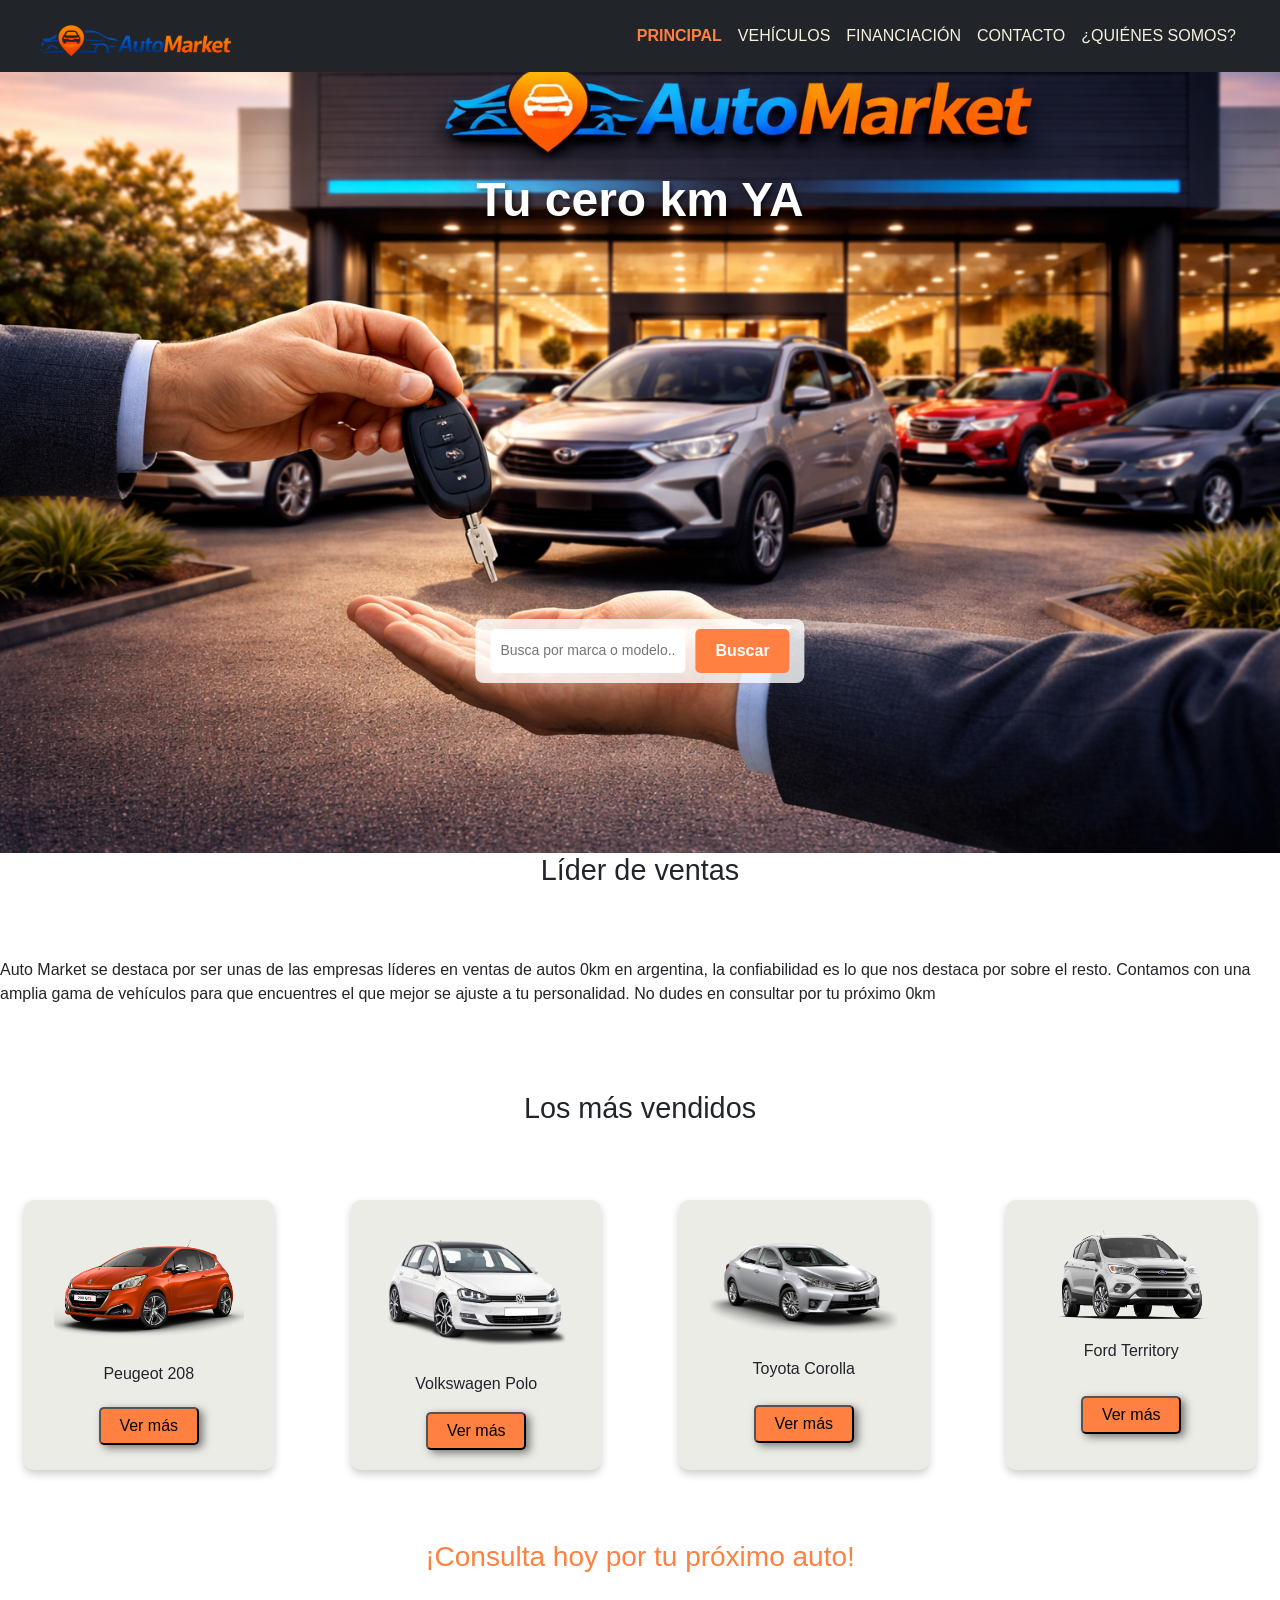
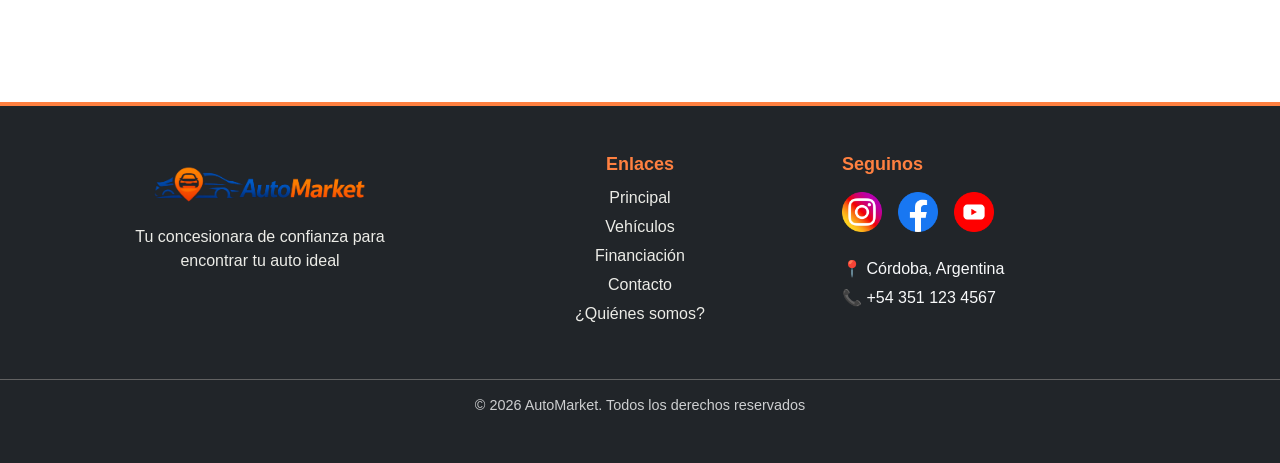
==== index.html @ f3fc3f1d "primer commit (con SASS)" ====
<!DOCTYPE html>
<html lang="en">
<head>
    <meta charset="UTF-8">
    <meta name="viewport" content="width=device-width, initial-scale=1.0">
    <title>Auto Market</title>
    <link href="https://cdn.jsdelivr.net/npm/bootstrap@5.3.8/dist/css/bootstrap.min.css" rel="stylesheet" integrity="sha384-sRIl4kxILFvY47J16cr9ZwB07vP4J8+LH7qKQnuqkuIAvNWLzeN8tE5YBujZqJLB" crossorigin="anonymous">
    <!--link sass-->
    <link rel="stylesheet" href="./css/sass.css">
</head>

<body>
    <section>
       <header>
            <nav class="navbar navbar-expand-lg navbar-dark bg-dark py-1 px-4">
                <div class="container-fluid">

                    <a class="navbar-brand" href="#" >
                        <img src="./img/logo-de-la-empresa.png" alt="logo-de-la-empresa" width="200" class="img-fluid d-inline-block align-text-top">
                    </a>

                    <!-- botón hamburguesa-->
                    <button class="navbar-toggler" type="button"    data-bs-toggle="collapse" data-bs-target="#menuHeader">
                        <span class="navbar-toggler-icon"></span>
                    </button>

                    <!--Menú-->
                    <div class="collapse navbar-collapse" id="menuHeader">
                        <ul class="navbar-nav ms-auto">
                            <li class="nav-item"><a class="nav-link active" aria-current="page" href="#">Principal</a></li>
                            <li class="nav-item"><a class="nav-link" href="./page/vehiculos.html">Vehículos</a></li>
                            <li class="nav-item"><a class="nav-link" href="./page/financiacion.html">Financiación</a></li>
                            <li class="nav-item"><a class="nav-link" href="./page/contacto.html">Contacto</a></li>
                            <li class="nav-item"><a class="nav-link" href="./page/quienes-somos.html">¿Quiénes somos?</a></li>
                        </ul>
                    </div>
                </div>
            </nav>
        </header>
    </section>

    <section>
        <main>
            <section class="banner"> 
                <div class="banner-contenedor"> 
                    <img src="./img/imagen-banner-principal-2.png" alt="">
                    <h1 class="titulo-banner">Tu cero km YA</h1>
                    <form>
                    <input type="text" placeholder="Busca por marca o modelo...">
                    <button>Buscar</button>
                    </form>
                </div>
            </section>

            <section> 
                <!-- breve descripción de la empresa -->
                <h2>Líder de ventas</h2>
                <P> Auto Market se destaca por ser unas de las empresas líderes en ventas de autos 0km en argentina,
                la confiabilidad es lo que nos destaca por sobre el resto. Contamos con una amplia gama de vehículos
                para que encuentres el que mejor se ajuste a tu personalidad. 
                No dudes en consultar por tu próximo 0km
                </P>
            </section>

            <section class="top-vendidos">
                <h2> Los más vendidos </h2>
                <ul class="lista-vendidos">
                    <li>
                        <img src="./img/vehiculos/peugeot-208.png" alt="vehículo peugeot 208">
                        <p>Peugeot 208</p>
                        <button>Ver más</button>
                    </li>

                    <li>
                        <img src="./img/vehiculos/Volskwagen-polo.png" alt="vehículo volkswagen polo">
                        <p>Volkswagen Polo</p>
                        <button>Ver más</button>
                    </li>

                    <li>
                        <img src="./img/vehiculos/toyota-corolla.png" alt="vehículo toyota corolla">
                        <p>Toyota Corolla</p>
                        <button>Ver más</button>
                    </li>

                    <li>
                        <img src="./img/vehiculos/ford-territory.png" alt="vehículo ford territory">
                        <p>Ford Territory</p>
                        <button>Ver más</button>
                    </li>
                </ul>
            </section>
            <div class="consulta-h2"> 
                <h2>¡Consulta hoy por tu próximo auto!</h2>
            </div>
        </main>
    </section>
 
    <footer class="footer bg-dark text-light pt-5 pb-3 mt-5">
        <div class="container mb-4 " > 
            <div class="row justify-content-evenly"> 

                <!-- LOGO + INFO-->
                <div class="col-md-4 mb-4 text-center footer-logo">
                    <img src="./img/logo-de-la-empresa.png" alt="logo de la empresa" class="img-fluid mb-3">
                    <p>Tu concesionara de confianza para encontrar tu auto ideal</p>
                </div>

                <!-- ENCLACES-->
                <div class="col-md-4 mb-4 text-center footer-links">
                    <h3>Enlaces</h3>
                    <ul> 
                        <li><a href="#">Principal</a></li>
                        <li><a href="./page/vehiculos.html">Vehículos</a></li>
                        <li><a href="./page/financiacion.html">Financiación</a></li>
                        <li><a href="./page/contacto.html">Contacto</a></li>
                        <li><a href="./page/quienes-somos.html">¿Quiénes somos?</a></li>
                    </ul>
                </div>

                <!-- CONTACTO-->
                <div class="col-md-4 mb-4 text-center text-md-start footer-contacto"> 
                    <h3>Seguinos</h3>

                    <div class="d-flex justify-content-center justify-content-md-start gap-3 mt-3">
                        <img class="iconos-redes-sociales" src="./img/logotipo-de-instagram.png" alt="icono y enlace de Instagram">
                        <img class="iconos-redes-sociales" src="./img/logotipo-de-facebook.png" alt="icono y enlace de Facebook">
                        <img class="iconos-redes-sociales" src="./img/logo-de-youtube.png" alt=" icono y enlace de Youtube">
                    </div>
                    <p>📍 Córdoba, Argentina</p>
                    <p>📞 +54 351 123 4567</p>
                </div>   
            </div>
        </div>

        <div class="footer-copy">
            <p>© 2026 AutoMarket. Todos los derechos reservados</p>
        </div>
    </footer>

    <!--Javascript de Bootstrap-->
    <script src="https://cdn.jsdelivr.net/npm/bootstrap@5.3.8/dist/js/bootstrap.bundle.min.js" integrity="sha384-FKyoEForCGlyvwx9Hj09JcYn3nv7wiPVlz7YYwJrWVcXK/BmnVDxM+D2scQbITxI" crossorigin="anonymous"></script>
</body>
</html>
---- css/sass.css ----
body {
  font-family: Arial, Helvetica, sans-serif;
  font-size: 1rem;
}

* {
  margin: 0;
  padding: 0;
}

header {
  position: fixed;
  top: 0;
  left: 0;
  width: 100%;
  z-index: 1000;
}

.navbar .nav-link {
  color: #F5F1DC;
  transition: color 0.3s ease;
}
.navbar .nav-link:hover {
  color: #FF8040;
}
.navbar .nav-link.active {
  color: #FF8040;
  font-weight: bold;
}

.nav-item .nav-link {
  text-transform: uppercase;
  font-size: 1rem;
}

footer.footer.bg-dark {
  background-color: #020411;
}
footer.footer.text-light {
  color: #ecece7;
}
footer.footer {
  border-top: #FF8040 solid 4px;
  padding-top: 40px;
  padding-bottom: 20px;
}
footer.footer .footer-links h3,
footer.footer .footer-contacto h3 {
  font-size: 18px;
  color: #FF8040;
  margin-bottom: 10px;
  font-weight: bold;
}
footer.footer .footer-logo {
  text-align: center;
}
footer.footer .footer-logo img {
  max-width: 220px;
  margin-bottom: 15px;
}
footer.footer .footer-logo p {
  max-width: 300px;
  font-size: 1rem;
  color: #ecece7;
  margin-left: auto;
  margin-right: auto;
}
footer.footer .footer-links {
  text-align: center;
}
footer.footer .footer-links ul {
  list-style: none;
  padding: 0;
  margin: 0 auto;
}
footer.footer .footer-links li {
  list-style: none;
  margin-bottom: 5px;
}
footer.footer .footer-links a {
  color: #ecece7;
  text-decoration: none;
  transition: color 0.3s ease;
}
footer.footer .footer-links a:hover {
  color: #FF8040;
}
footer.footer .footer-contacto {
  text-align: center;
}
@media (min-width: 768px) {
  footer.footer .footer-contacto {
    text-align: start;
  }
}
footer.footer .footer-contacto .iconos-redes-sociales {
  width: 40px;
  height: 40px;
  cursor: pointer;
  transition: transform 0.3s ease, box-shadow 0.3s ease;
  margin-bottom: 20px;
}
footer.footer .footer-contacto .iconos-redes-sociales:hover {
  transform: scale(1.1);
}
footer.footer .footer-contacto p {
  margin: 5px 0;
}
footer.footer .footer-copy {
  text-align: center;
  border-top: #727271 solid 0.3px;
  padding: 15px;
  font-size: 0.9rem;
  opacity: 0.8;
  margin-top: 20px;
}
footer.footer .col-md-4 {
  margin-bottom: 30px;
}

.banner {
  width: 100%;
}

.banner-contenedor {
  position: relative;
  text-align: center;
}
.banner-contenedor img {
  width: 100%;
  height: auto;
  display: block;
}
.banner-contenedor .titulo-banner {
  position: absolute;
  top: 20%;
  left: 50%;
  transform: translateX(-50%);
  color: white;
  font-size: 48px;
  font-weight: bold;
  text-shadow: 2px 2px 5px rgba(0, 0, 0, 0.6);
}
.banner-contenedor form {
  position: absolute;
  bottom: 20%;
  left: 50%;
  transform: translateX(-50%);
  display: flex;
  gap: 10px;
  background-color: rgba(255, 255, 255, 0.8);
  padding: 10px 15px;
  border-radius: 8px;
}
.banner-contenedor form input {
  padding: 10px;
  border: none;
  border-radius: 5px;
  font-size: 14px;
}
.banner-contenedor form button {
  background-color: #FF8040;
  color: white;
  padding: 10px 20px;
  border: none;
  border-radius: 5px;
  cursor: pointer;
  font-weight: bold;
  transition: background-color 0.3s ease;
}
.banner-contenedor form button:hover {
  background-color: rgb(255, 94.0890052356, 13);
}

.descripcion {
  text-align: center;
  padding: 20px;
}
.descripcion h2 {
  margin-top: 40px;
}
.descripcion p {
  max-width: 800px;
  margin: auto;
  line-height: 1.6;
}

.top-vendidos h2 {
  padding: 5px;
  margin-top: 80px;
  text-align: center;
}

.lista-vendidos {
  display: flex;
  justify-content: space-around;
  gap: 30px;
  flex-wrap: wrap;
  list-style: none;
  padding: 0;
  margin: 0;
}
.lista-vendidos img {
  padding: 10px;
  background-color: #ecece7;
  max-width: 100%;
  height: auto;
  border-radius: 10px;
  margin-bottom: 10px;
}
.lista-vendidos li {
  background-color: #ecece7;
  padding: 20px;
  border-radius: 10px;
  box-shadow: 0 4px 8px rgba(0, 0, 0, 0.2);
  width: 250px;
  text-align: center;
  display: flex;
  flex-direction: column;
  justify-content: space-between;
}
.lista-vendidos li button {
  padding: 5px;
  background-color: #FF8040;
  border-radius: 5px;
  filter: drop-shadow(4px 3px 4px rgba(43, 42, 42, 0.6));
  width: 100px;
  margin: auto;
  cursor: pointer;
}

.consulta-h2 {
  text-align: center;
  margin: 40px 0;
}
.consulta-h2 h2 {
  font-size: 28px;
  color: #FF8040;
}

main h1 {
  text-align: center;
  font-size: 2.2rem;
  margin-bottom: 60px;
}
main h2 {
  text-align: center;
  font-size: 1.8rem;
  margin-bottom: 70px;
}
main p {
  font-size: 1rem;
}

.lista-vehiculos {
  display: flex;
  flex-wrap: wrap;
  justify-content: center;
  gap: 30px;
  list-style: none;
  padding: 0;
  margin: 0;
}
.lista-vehiculos li {
  background-color: #ecece7;
  filter: drop-shadow(2px 1px 2px rgba(177, 175, 175, 0.6));
  border-radius: 10px;
  box-shadow: 0 4px 8px rgba(0, 0, 0, 0.2);
  padding: 20px;
  max-width: 300px;
  width: 260px;
  text-align: center;
  margin: 20px;
  display: flex;
  flex-direction: column;
  gap: 10px;
}
.lista-vehiculos li img {
  width: 100%;
  height: auto;
  padding: 10px;
  box-sizing: border-box;
}
.lista-vehiculos li button {
  padding: 5px;
  background-color: #FF8040;
  border-radius: 5px;
  filter: drop-shadow(4px 3px 4px rgba(43, 42, 42, 0.6));
  color: white;
  cursor: pointer;
  font-weight: bold;
  transition: background-color 0.3s ease;
}
.lista-vehiculos li button:hover {
  background-color: rgb(255, 94.0890052356, 13);
}

.consulta-h2 {
  padding: 10px;
  margin-top: 60px;
}
.consulta-h2 h2 {
  text-align: center;
  color: #FF8040;
}

.video {
  padding: 20px;
  margin: 40px;
}
.video iframe {
  width: 100%;
  max-width: 900px;
  height: 500px;
  border-radius: 10px;
  display: block;
  margin: auto;
}

/*# sourceMappingURL=sass.css.map */
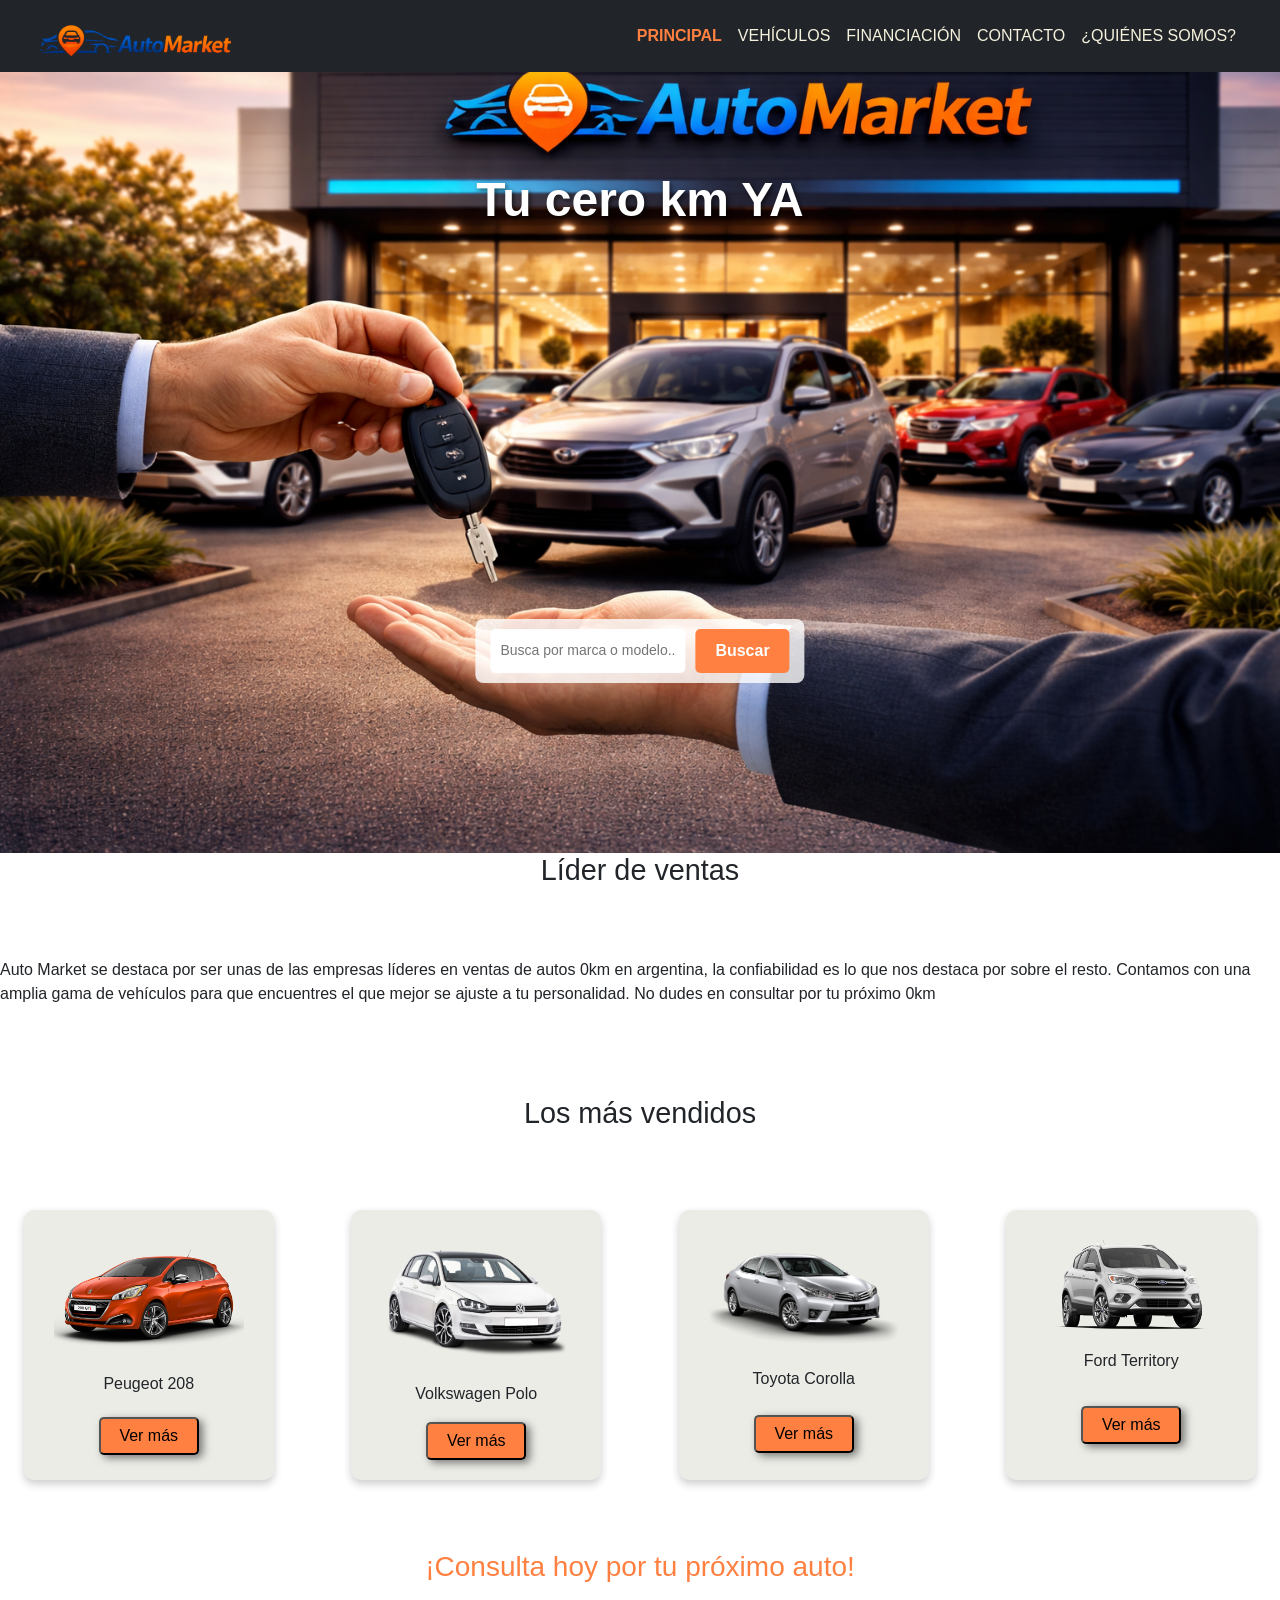
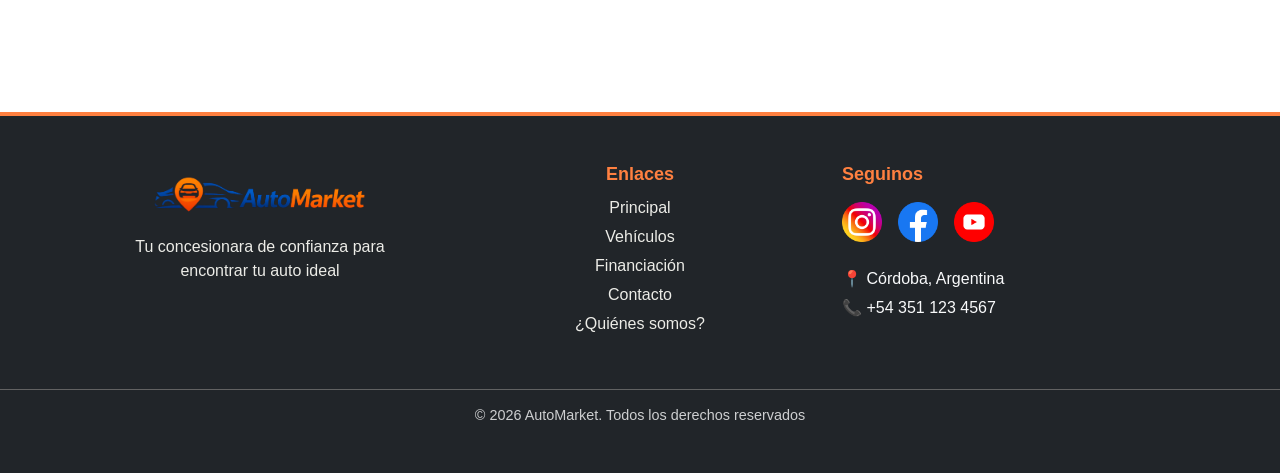
==== commit c234be8a: "añadi hover a los vehículos" ====
--- a/index.html
+++ b/index.html
@@ -10,34 +10,33 @@
 </head>
 
 <body>
-    <section>
-       <header>
-            <nav class="navbar navbar-expand-lg navbar-dark bg-dark py-1 px-4">
-                <div class="container-fluid">
+    <header>
+        <nav class="navbar navbar-expand-lg navbar-dark bg-dark py-1 px-4">
+            <div class="container-fluid">
 
-                    <a class="navbar-brand" href="#" >
-                        <img src="./img/logo-de-la-empresa.png" alt="logo-de-la-empresa" width="200" class="img-fluid d-inline-block align-text-top">
-                    </a>
+                <a class="navbar-brand" href="#" >
+                    <img src="./img/logo-de-la-empresa.png" alt="logo-de-la-empresa" width="200" class="img-fluid d-inline-block align-text-top">
+                </a>
 
-                    <!-- botón hamburguesa-->
-                    <button class="navbar-toggler" type="button"    data-bs-toggle="collapse" data-bs-target="#menuHeader">
-                        <span class="navbar-toggler-icon"></span>
-                    </button>
+                <!-- botón hamburguesa-->
+                <button class="navbar-toggler" type="button"    data-bs-toggle="collapse" data-bs-target="#menuHeader">
+                    <span class="navbar-toggler-icon"></span>
+                </button>
 
-                    <!--Menú-->
-                    <div class="collapse navbar-collapse" id="menuHeader">
-                        <ul class="navbar-nav ms-auto">
-                            <li class="nav-item"><a class="nav-link active" aria-current="page" href="#">Principal</a></li>
-                            <li class="nav-item"><a class="nav-link" href="./page/vehiculos.html">Vehículos</a></li>
-                            <li class="nav-item"><a class="nav-link" href="./page/financiacion.html">Financiación</a></li>
-                            <li class="nav-item"><a class="nav-link" href="./page/contacto.html">Contacto</a></li>
-                            <li class="nav-item"><a class="nav-link" href="./page/quienes-somos.html">¿Quiénes somos?</a></li>
-                        </ul>
-                    </div>
+                <!--Menú-->
+                <div class="collapse navbar-collapse" id="menuHeader">
+                    <ul class="navbar-nav ms-auto">
+                        <li class="nav-item"><a class="nav-link active" aria-current="page" href="#">Principal</a></li>
+                        <li class="nav-item"><a class="nav-link" href="./page/vehiculos.html">Vehículos</a></li>
+                        <li class="nav-item"><a class="nav-link" href="./page/financiacion.html">Financiación</a></li>
+                        <li class="nav-item"><a class="nav-link" href="./page/contacto.html">Contacto</a></li>
+                        <li class="nav-item"><a class="nav-link" href="./page/quienes-somos.html">¿Quiénes somos?</a></li>
+                    </ul>
                 </div>
-            </nav>
-        </header>
-    </section>
+            </div>
+        </nav>
+    </header>
+    
 
     <section>
         <main>
@@ -55,11 +54,11 @@
             <section> 
                 <!-- breve descripción de la empresa -->
                 <h2>Líder de ventas</h2>
-                <P> Auto Market se destaca por ser unas de las empresas líderes en ventas de autos 0km en argentina,
+                <p> Auto Market se destaca por ser unas de las empresas líderes en ventas de autos 0km en argentina,
                 la confiabilidad es lo que nos destaca por sobre el resto. Contamos con una amplia gama de vehículos
                 para que encuentres el que mejor se ajuste a tu personalidad. 
                 No dudes en consultar por tu próximo 0km
-                </P>
+                </p>
             </section>
 
             <section class="top-vendidos">
--- a/css/sass.css
+++ b/css/sass.css
@@ -14,6 +14,7 @@
   left: 0;
   width: 100%;
   z-index: 1000;
+  margin-top: 0;
 }
 
 .navbar .nav-link {
@@ -186,7 +187,7 @@
 }
 
 .top-vendidos h2 {
-  padding: 5px;
+  padding: 10px;
   margin-top: 80px;
   text-align: center;
 }
@@ -218,6 +219,11 @@
   display: flex;
   flex-direction: column;
   justify-content: space-between;
+  cursor: pointer;
+}
+.lista-vendidos li:hover {
+  transform: scale(1.1);
+  transition: transform 0.2s ease;
 }
 .lista-vendidos li button {
   padding: 5px;
@@ -274,6 +280,11 @@
   display: flex;
   flex-direction: column;
   gap: 10px;
+  cursor: pointer;
+}
+.lista-vehiculos li:hover {
+  transform: scale(1.1);
+  transition: transform 0.2s ease;
 }
 .lista-vehiculos li img {
   width: 100%;
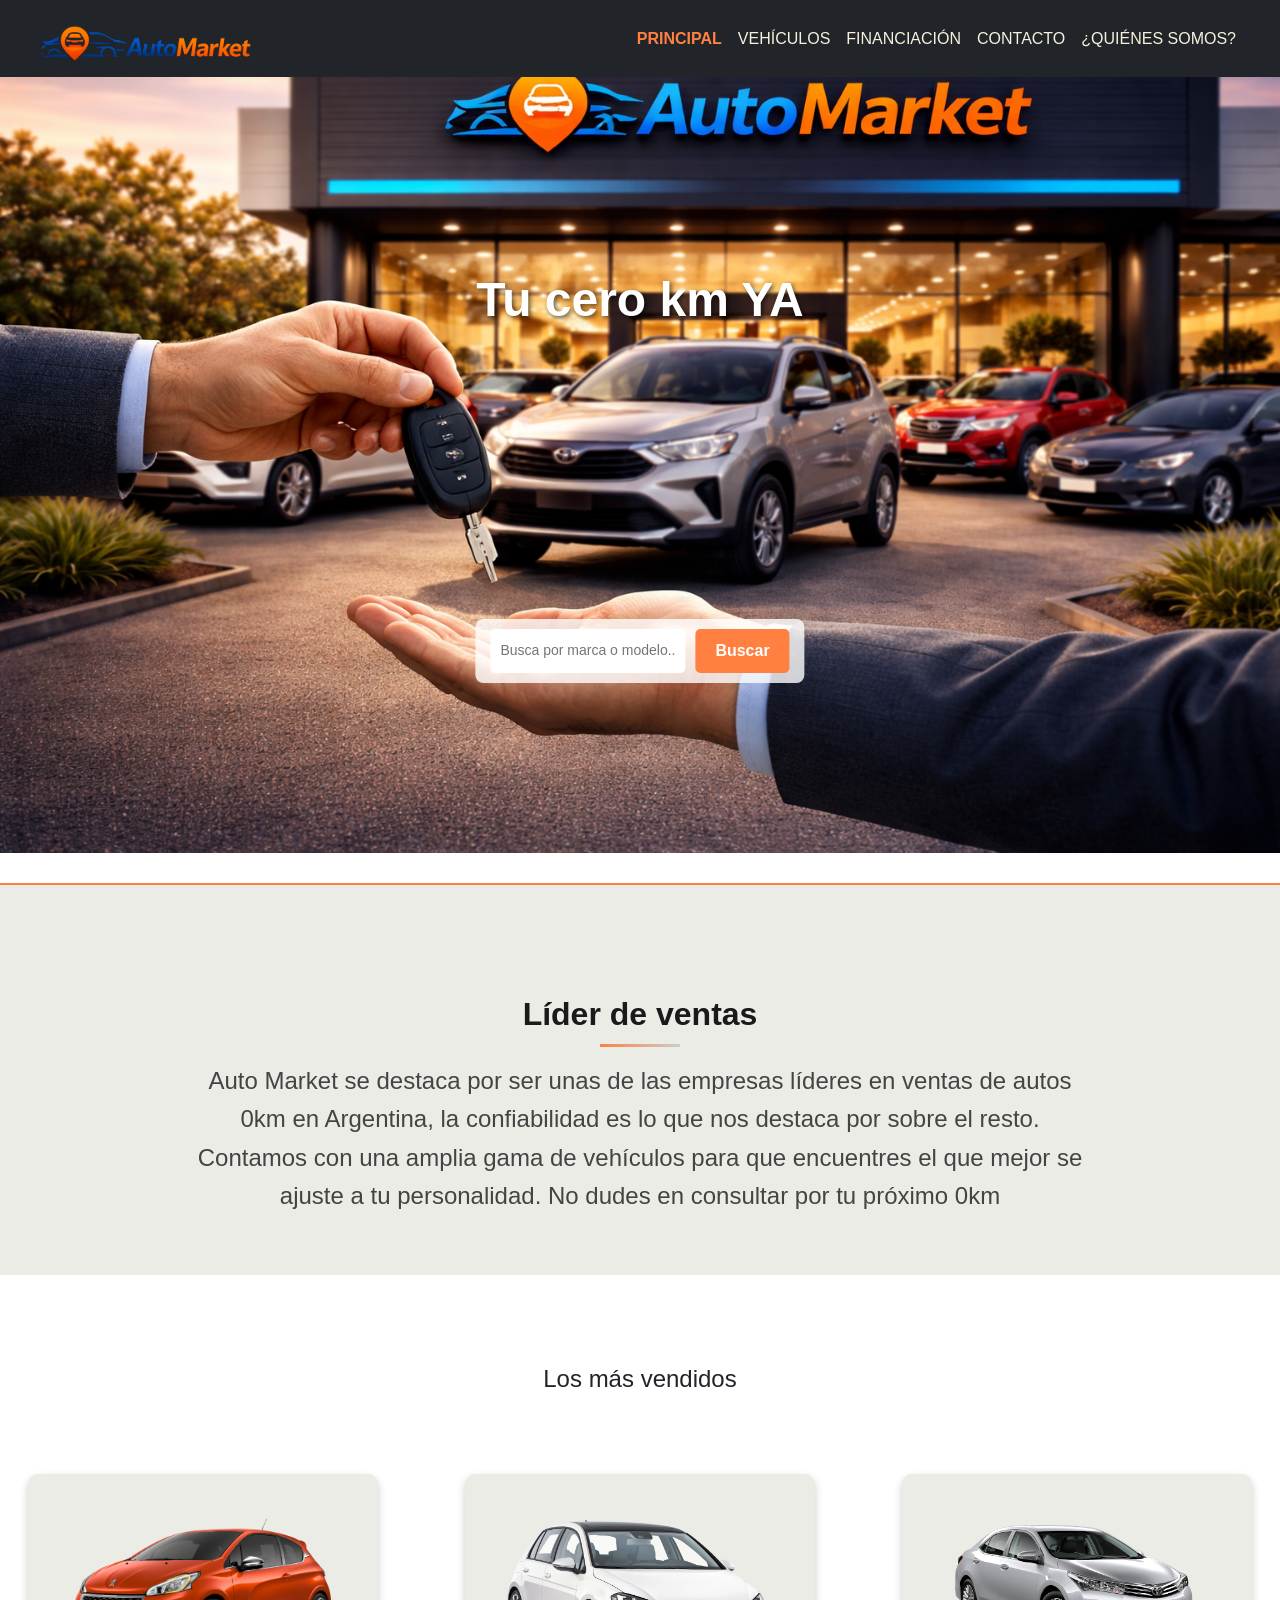
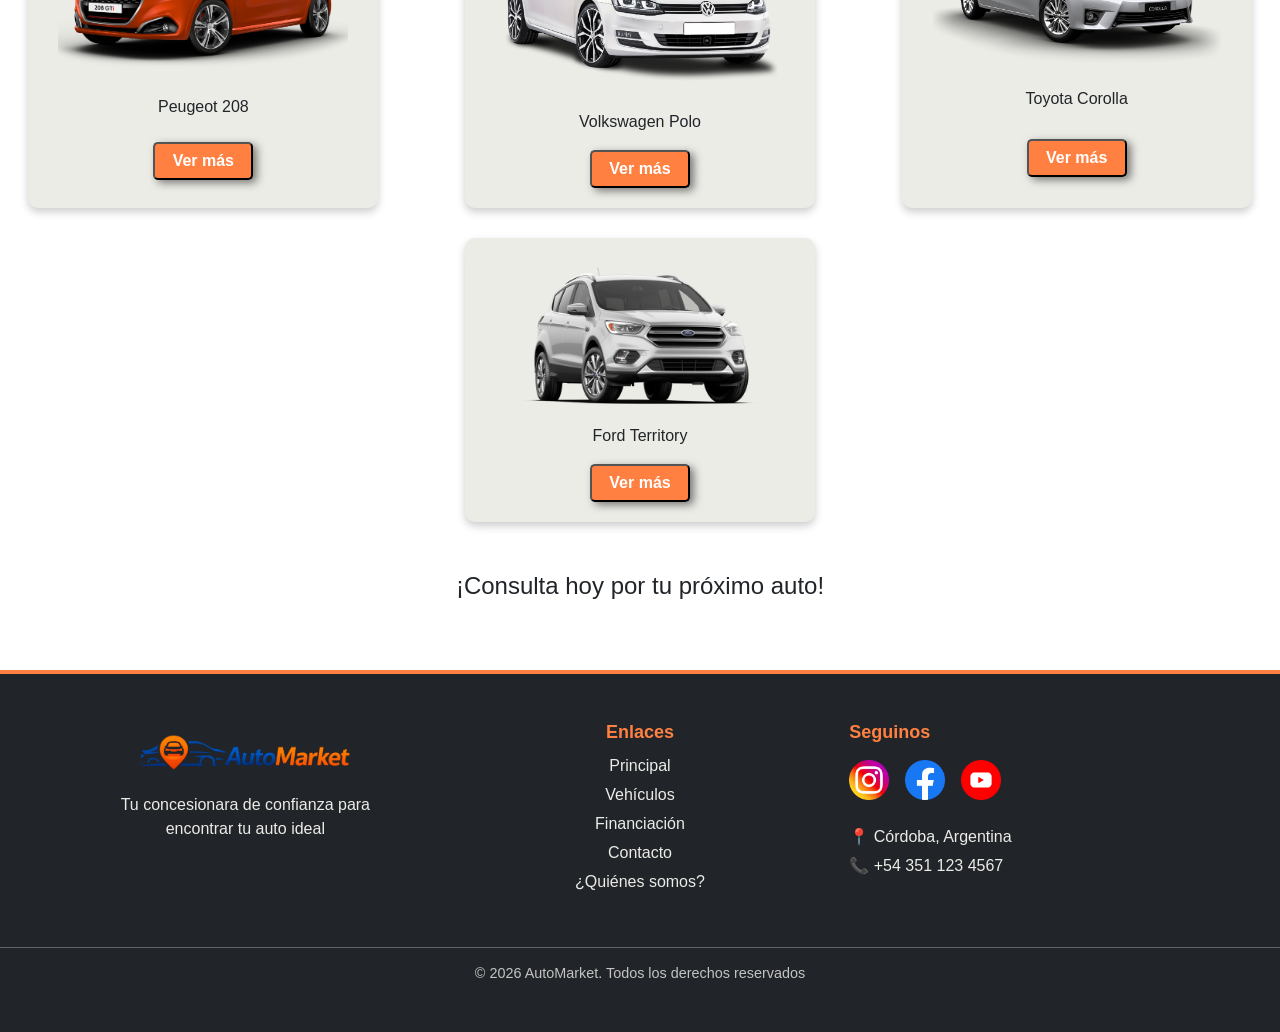
==== commit 74cc00af: "arregle index y footer, también un pequeño cambio en financion" ====
--- a/index.html
+++ b/index.html
@@ -15,7 +15,7 @@
             <div class="container-fluid">
 
                 <a class="navbar-brand" href="#" >
-                    <img src="./img/logo-de-la-empresa.png" alt="logo-de-la-empresa" width="200" class="img-fluid d-inline-block align-text-top">
+                    <img src="./img/logo-de-la-empresa.png" alt="logo-de-la-empresa" width="220" class="img-fluid d-inline-block align-text-top">
                 </a>
 
                 <!-- botón hamburguesa-->
@@ -51,10 +51,10 @@
                 </div>
             </section>
 
-            <section> 
+            <section class="lider-de-ventas"> 
                 <!-- breve descripción de la empresa -->
                 <h2>Líder de ventas</h2>
-                <p> Auto Market se destaca por ser unas de las empresas líderes en ventas de autos 0km en argentina,
+                <p class="texto-index"> Auto Market se destaca por ser unas de las empresas líderes en ventas de autos 0km en Argentina,
                 la confiabilidad es lo que nos destaca por sobre el resto. Contamos con una amplia gama de vehículos
                 para que encuentres el que mejor se ajuste a tu personalidad. 
                 No dudes en consultar por tu próximo 0km
--- a/css/sass.css
+++ b/css/sass.css
@@ -6,6 +6,14 @@
 * {
   margin: 0;
   padding: 0;
+}
+
+html, body {
+  margin: 0;
+  padding: 0;
+  box-sizing: border-box;
+  width: 100%;
+  overflow-x: hidden;
 }
 
 header {
@@ -34,80 +42,82 @@
   font-size: 1rem;
 }
 
-footer.footer.bg-dark {
-  background-color: #020411;
-}
-footer.footer.text-light {
-  color: #ecece7;
-}
-footer.footer {
+footer.footer.bg-dark.text-light {
+  width: 100%;
+  color: #ecece7 !important;
   border-top: #FF8040 solid 4px;
-  padding-top: 40px;
-  padding-bottom: 20px;
-}
-footer.footer .footer-links h3,
-footer.footer .footer-contacto h3 {
+  padding: 40px 0;
+  box-sizing: border-box;
+  overflow-x: hidden;
+}
+footer.footer.bg-dark.text-light .container {
+  max-width: 1200px;
+  margin: 0 auto;
+  padding: 0 20px;
+}
+footer.footer.bg-dark.text-light .footer-links h3,
+footer.footer.bg-dark.text-light .footer-contacto h3 {
   font-size: 18px;
   color: #FF8040;
   margin-bottom: 10px;
   font-weight: bold;
 }
-footer.footer .footer-logo {
-  text-align: center;
-}
-footer.footer .footer-logo img {
+footer.footer.bg-dark.text-light .footer-logo {
+  text-align: center;
+}
+footer.footer.bg-dark.text-light .footer-logo img {
   max-width: 220px;
   margin-bottom: 15px;
 }
-footer.footer .footer-logo p {
+footer.footer.bg-dark.text-light .footer-logo p {
   max-width: 300px;
   font-size: 1rem;
   color: #ecece7;
   margin-left: auto;
   margin-right: auto;
 }
-footer.footer .footer-links {
-  text-align: center;
-}
-footer.footer .footer-links ul {
+footer.footer.bg-dark.text-light .footer-links {
+  text-align: center;
+}
+footer.footer.bg-dark.text-light .footer-links ul {
   list-style: none;
   padding: 0;
   margin: 0 auto;
 }
-footer.footer .footer-links li {
+footer.footer.bg-dark.text-light .footer-links li {
   list-style: none;
   margin-bottom: 5px;
 }
-footer.footer .footer-links a {
+footer.footer.bg-dark.text-light .footer-links a {
   color: #ecece7;
   text-decoration: none;
   transition: color 0.3s ease;
 }
-footer.footer .footer-links a:hover {
+footer.footer.bg-dark.text-light .footer-links a:hover {
   color: #FF8040;
 }
-footer.footer .footer-contacto {
+footer.footer.bg-dark.text-light .footer-contacto {
   text-align: center;
 }
 @media (min-width: 768px) {
-  footer.footer .footer-contacto {
+  footer.footer.bg-dark.text-light .footer-contacto {
     text-align: start;
   }
 }
-footer.footer .footer-contacto .iconos-redes-sociales {
+footer.footer.bg-dark.text-light .footer-contacto .iconos-redes-sociales {
   width: 40px;
   height: 40px;
   cursor: pointer;
   transition: transform 0.3s ease, box-shadow 0.3s ease;
   margin-bottom: 20px;
 }
-footer.footer .footer-contacto .iconos-redes-sociales:hover {
+footer.footer.bg-dark.text-light .footer-contacto .iconos-redes-sociales:hover {
   transform: scale(1.1);
 }
-footer.footer .footer-contacto p {
+footer.footer.bg-dark.text-light .footer-contacto p {
   margin: 5px 0;
 }
-footer.footer .footer-copy {
+footer.footer.bg-dark.text-light .footer-copy {
   text-align: center;
   border-top: #727271 solid 0.3px;
   padding: 15px;
@@ -115,7 +125,7 @@
   opacity: 0.8;
   margin-top: 20px;
 }
-footer.footer .col-md-4 {
+footer.footer.bg-dark.text-light .col-md-4 {
   margin-bottom: 30px;
 }
 
@@ -182,8 +192,13 @@
 }
 .descripcion p {
   max-width: 800px;
-  margin: auto;
+  margin: 50px !important;
   line-height: 1.6;
+  padding: 20px;
+}
+
+.texto-index {
+  margin: 20px;
 }
 
 .top-vendidos h2 {
@@ -214,7 +229,7 @@
   padding: 20px;
   border-radius: 10px;
   box-shadow: 0 4px 8px rgba(0, 0, 0, 0.2);
-  width: 250px;
+  width: 350px;
   text-align: center;
   display: flex;
   flex-direction: column;
@@ -228,6 +243,8 @@
 .lista-vendidos li button {
   padding: 5px;
   background-color: #FF8040;
+  color: white;
+  font-weight: bold;
   border-radius: 5px;
   filter: drop-shadow(4px 3px 4px rgba(43, 42, 42, 0.6));
   width: 100px;
@@ -239,9 +256,35 @@
   text-align: center;
   margin: 40px 0;
 }
-.consulta-h2 h2 {
-  font-size: 28px;
-  color: #FF8040;
+
+.lider-de-ventas {
+  text-align: center;
+  padding: 60px 40px;
+  margin-top: 30px;
+  background-color: #ecece7;
+  border-top: 2px solid #FF8040;
+}
+.lider-de-ventas h2 {
+  font-size: 2rem;
+  font-weight: 700;
+  color: #1a1a1a;
+  margin-bottom: 15px;
+  position: relative;
+}
+.lider-de-ventas h2::after {
+  content: "";
+  display: block;
+  width: 80px;
+  height: 3px;
+  background: linear-gradient(to right, #FF8040, #ccc);
+  margin: 10px auto 0;
+}
+.lider-de-ventas .texto-index {
+  max-width: 900px;
+  margin: 0 auto;
+  font-size: 1.5rem;
+  line-height: 1.6;
+  color: #444;
 }
 
 main h1 {
@@ -306,13 +349,44 @@
   background-color: rgb(255, 94.0890052356, 13);
 }
 
-.consulta-h2 {
+main h1 {
+  margin-top: 100px;
+  font-size: 2.5rem;
+}
+main h2 {
+  margin-top: 50px;
+  font-size: 1.5rem;
+}
+
+.formas-de-pago {
+  display: grid;
+  grid-template-columns: 1fr;
+  grid-template-rows: repeat(4, auto);
+  gap: 20px;
+  justify-items: center;
+  align-items: center;
+  align-content: start;
+}
+.formas-de-pago img {
+  width: 350px;
+  padding: 50px 200px 30px 50px;
+  background-color: #ecece7;
+  border-radius: 10%;
+  filter: drop-shadow(2px 1px 2px rgba(177, 175, 175, 0.6));
+  cursor: pointer;
+}
+.formas-de-pago img:hover {
+  transform: scale(1.1);
+  transition: transform 0.2s ease;
+}
+
+.boton-consultas {
+  margin-top: 50px;
   padding: 10px;
-  margin-top: 60px;
-}
-.consulta-h2 h2 {
-  text-align: center;
-  color: #FF8040;
+  border-radius: 10px;
+  background-color: #FF8040;
+  color: #F5F1DC;
+  font-weight: bold;
 }
 
 .video {
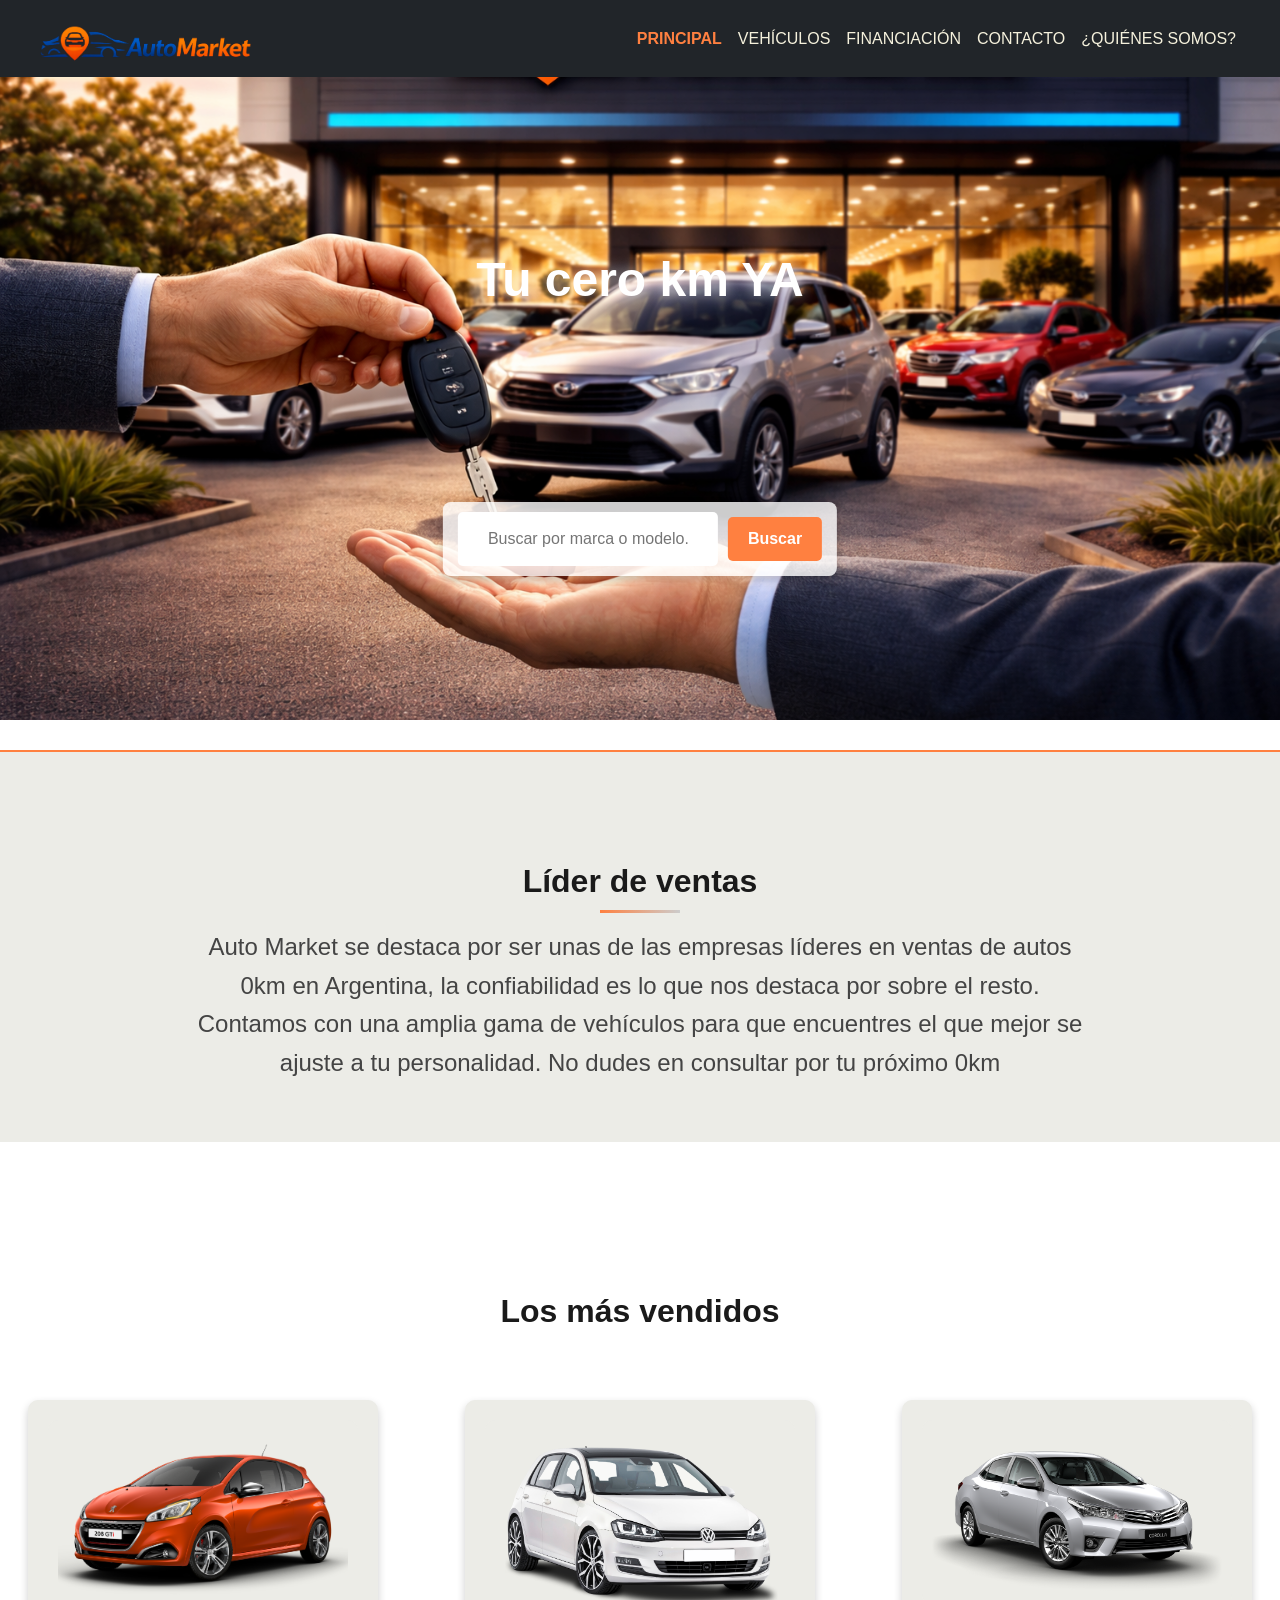
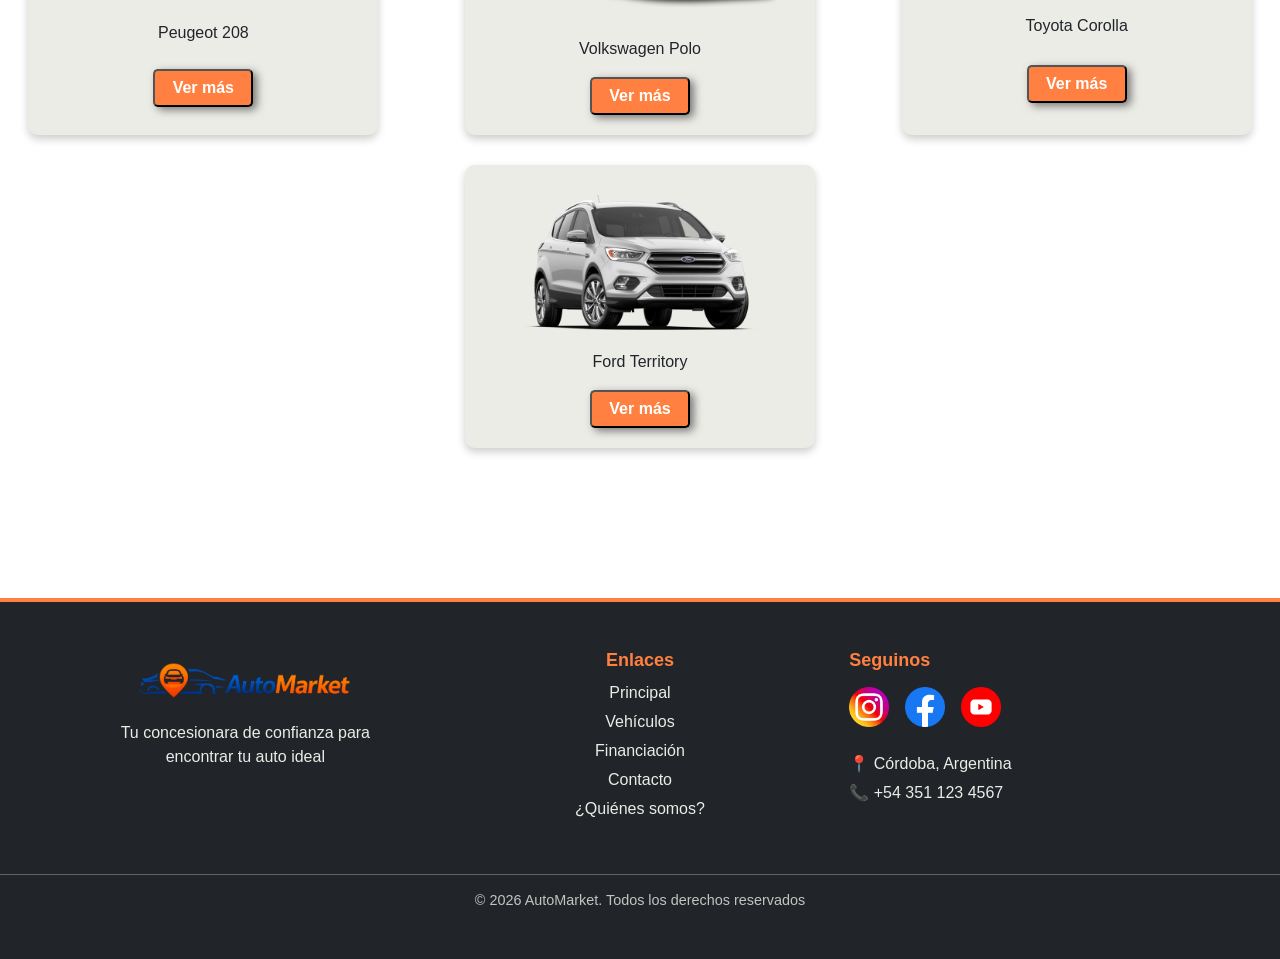
==== commit 451e5f40: "termine index" ====
--- a/index.html
+++ b/index.html
@@ -45,8 +45,10 @@
                     <img src="./img/imagen-banner-principal-2.png" alt="">
                     <h1 class="titulo-banner">Tu cero km YA</h1>
                     <form>
-                    <input type="text" placeholder="Busca por marca o modelo...">
-                    <button>Buscar</button>
+                        <div class="buscador-index">
+                            <input type="text" placeholder="Buscar por marca o modelo...">
+                            <button>Buscar</button>
+                        </div>
                     </form>
                 </div>
             </section>
@@ -89,9 +91,7 @@
                     </li>
                 </ul>
             </section>
-            <div class="consulta-h2"> 
-                <h2>¡Consulta hoy por tu próximo auto!</h2>
-            </div>
+        
         </main>
     </section>
  
--- a/css/sass.css
+++ b/css/sass.css
@@ -1,3 +1,4 @@
+@charset "UTF-8";
 body {
   font-family: Arial, Helvetica, sans-serif;
   font-size: 1rem;
@@ -49,6 +50,7 @@
   padding: 40px 0;
   box-sizing: border-box;
   overflow-x: hidden;
+  margin-top: 150px !important;
 }
 footer.footer.bg-dark.text-light .container {
   max-width: 1200px;
@@ -130,46 +132,77 @@
 }
 
 .banner {
-  width: 100%;
-}
-
+  position: relative;
+  width: 100%;
+  height: 80vh;
+  overflow: hidden;
+}
 .banner-contenedor {
   position: relative;
-  text-align: center;
+  width: 100%;
+  height: 100%;
 }
 .banner-contenedor img {
   width: 100%;
-  height: auto;
+  height: 100%;
+  object-fit: cover;
   display: block;
 }
-.banner-contenedor .titulo-banner {
+
+.titulo-banner {
   position: absolute;
-  top: 20%;
+  top: 25%;
   left: 50%;
   transform: translateX(-50%);
-  color: white;
-  font-size: 48px;
-  font-weight: bold;
-  text-shadow: 2px 2px 5px rgba(0, 0, 0, 0.6);
-}
-.banner-contenedor form {
+  color: #fff;
+  font-size: 3rem;
+  font-weight: 700;
+  text-align: center;
+  text-shadow: 0 0 15px rgba(255, 255, 255, 0.8);
+  animation: aparecer 1.2s ease-out forwards;
+  transition: transform 0.4s ease;
+}
+.titulo-banner:hover {
+  transform: scale(1.08);
+  text-shadow: 0 0 25px rgb(255, 255, 255);
+}
+
+@keyframes aparecer {
+  from {
+    opacity: 0;
+    transform: translate(-50%, -40%);
+  }
+  to {
+    opacity: 1;
+    transform: translate(-50%, -50%);
+  }
+}
+.buscador-index {
   position: absolute;
   bottom: 20%;
   left: 50%;
   transform: translateX(-50%);
   display: flex;
+  flex-wrap: wrap;
+  justify-content: center;
+  align-items: center;
   gap: 10px;
   background-color: rgba(255, 255, 255, 0.8);
   padding: 10px 15px;
   border-radius: 8px;
-}
-.banner-contenedor form input {
-  padding: 10px;
+  box-shadow: 0 4px 10px rgba(0, 0, 0, 0.2);
+  width: auto;
+  max-width: 600px;
+}
+.buscador-index input {
+  flex: 1;
+  min-width: 200px;
+  padding: 15px 30px;
   border: none;
   border-radius: 5px;
-  font-size: 14px;
-}
-.banner-contenedor form button {
+  font-size: 16px;
+}
+.buscador-index button {
   background-color: #FF8040;
   color: white;
   padding: 10px 20px;
@@ -179,8 +212,38 @@
   font-weight: bold;
   transition: background-color 0.3s ease;
 }
-.banner-contenedor form button:hover {
+.buscador-index button:hover {
   background-color: rgb(255, 94.0890052356, 13);
+}
+.buscador-index {
+  /*  Tablet */
+}
+@media (max-width: 768px) {
+  .buscador-index {
+    bottom: 15%;
+    padding: 10px;
+    align-items: center;
+  }
+  .buscador-index input {
+    padding: 15px 25px;
+  }
+  .buscador-index button {
+    padding: 10px 15px;
+  }
+}
+.buscador-index {
+  /*  Móvil */
+}
+@media (max-width: 480px) {
+  .buscador-index {
+    flex-direction: column;
+    align-items: stretch;
+    bottom: 10%;
+  }
+  .buscador-index input,
+  .buscador-index button {
+    width: 100%;
+  }
 }
 
 .descripcion {
@@ -202,9 +265,12 @@
 }
 
 .top-vendidos h2 {
-  padding: 10px;
-  margin-top: 80px;
-  text-align: center;
+  font-size: 2rem;
+  font-weight: 700;
+  color: #1a1a1a;
+  margin-bottom: 15px;
+  position: relative;
+  margin: 150px 0 70px;
 }
 
 .lista-vendidos {
@@ -235,6 +301,7 @@
   flex-direction: column;
   justify-content: space-between;
   cursor: pointer;
+  transition: transform 0.3s ease;
 }
 .lista-vendidos li:hover {
   transform: scale(1.1);
@@ -250,11 +317,6 @@
   width: 100px;
   margin: auto;
   cursor: pointer;
-}
-
-.consulta-h2 {
-  text-align: center;
-  margin: 40px 0;
 }
 
 .lider-de-ventas {
@@ -324,6 +386,7 @@
   flex-direction: column;
   gap: 10px;
   cursor: pointer;
+  transition: transform 0.3s ease;
 }
 .lista-vehiculos li:hover {
   transform: scale(1.1);
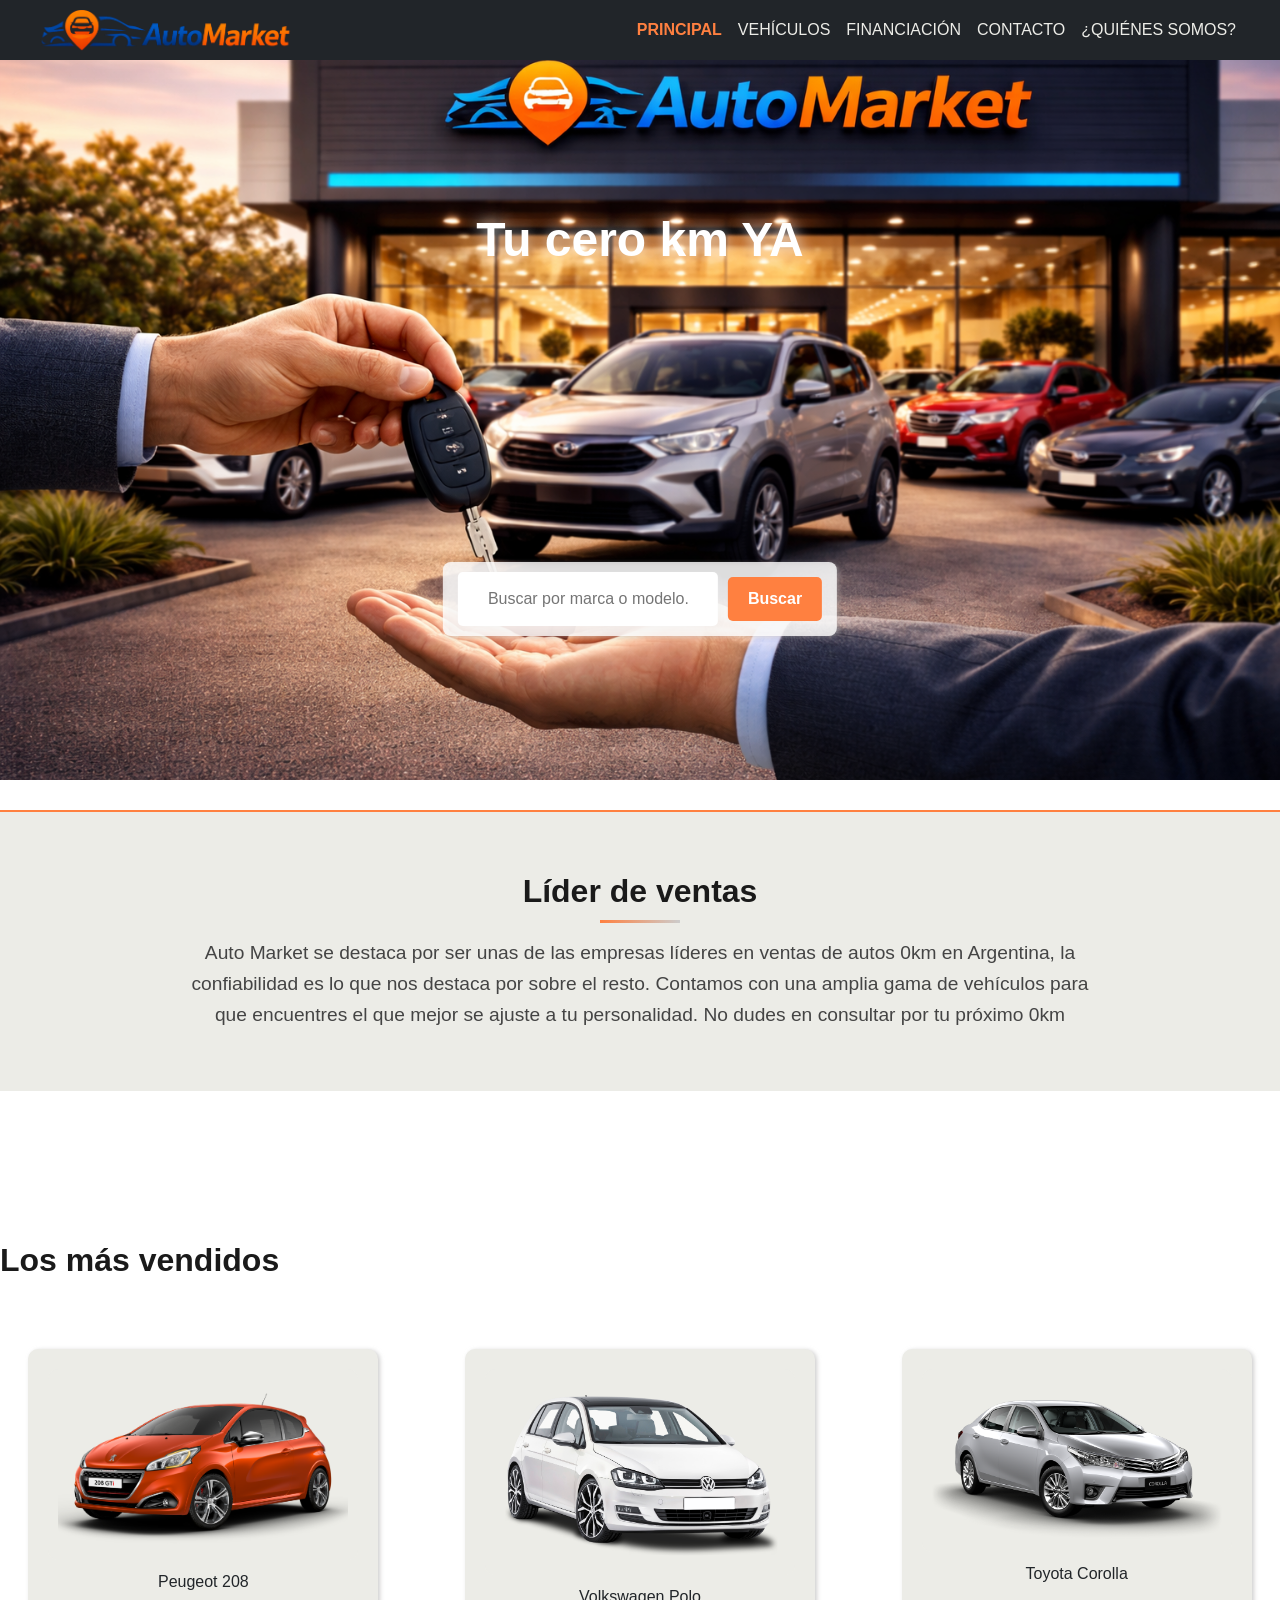
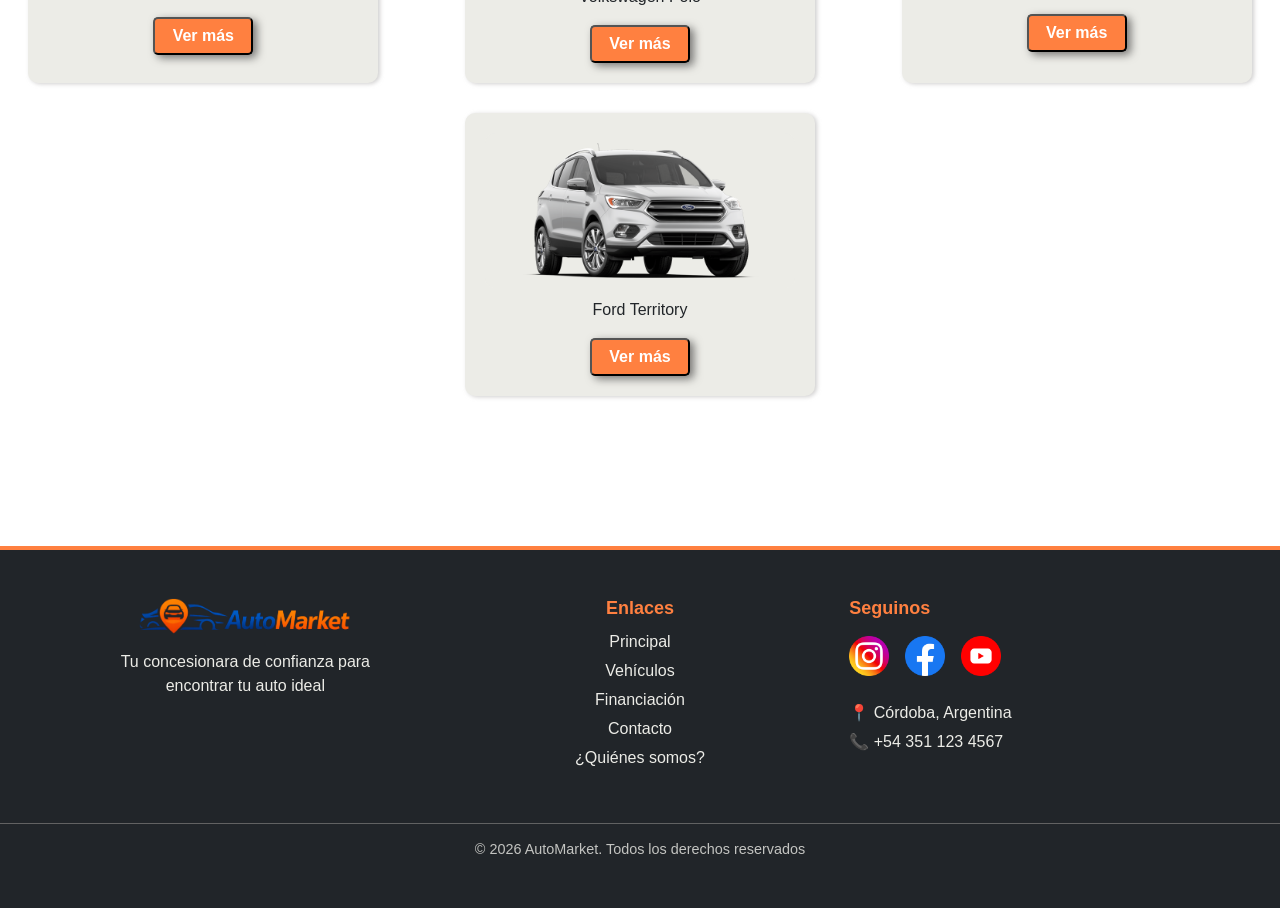
==== commit 1ad086de: "agregue media queries a todas las secciones" ====
--- a/index.html
+++ b/index.html
@@ -13,9 +13,8 @@
     <header>
         <nav class="navbar navbar-expand-lg navbar-dark bg-dark py-1 px-4">
             <div class="container-fluid">
-
-                <a class="navbar-brand" href="#" >
-                    <img src="./img/logo-de-la-empresa.png" alt="logo-de-la-empresa" width="220" class="img-fluid d-inline-block align-text-top">
+                <a class="navbar-brand d-flex align-items-center" href="#">
+                    <img src="./img/logo-de-la-empresa.png" alt="Logo de la empresa" width="260" class="img-fluid">
                 </a>
 
                 <!-- botón hamburguesa-->
@@ -38,7 +37,7 @@
     </header>
     
 
-    <section>
+    <section class="index">
         <main>
             <section class="banner"> 
                 <div class="banner-contenedor"> 
--- a/css/sass.css
+++ b/css/sass.css
@@ -1,4 +1,3 @@
-@charset "UTF-8";
 body {
   font-family: Arial, Helvetica, sans-serif;
   font-size: 1rem;
@@ -7,6 +6,10 @@
 * {
   margin: 0;
   padding: 0;
+}
+
+main {
+  padding-top: 60px;
 }
 
 html, body {
@@ -26,8 +29,13 @@
   margin-top: 0;
 }
 
+.navbar-brand img {
+  display: flex;
+  align-items: center !important;
+}
+
 .navbar .nav-link {
-  color: #F5F1DC;
+  color: #ecece7;
   transition: color 0.3s ease;
 }
 .navbar .nav-link:hover {
@@ -131,25 +139,27 @@
   margin-bottom: 30px;
 }
 
-.banner {
+.index .banner {
   position: relative;
   width: 100%;
   height: 80vh;
   overflow: hidden;
-}
-.banner-contenedor {
+  margin: 0;
+  padding: 0;
+  background-color: transparent;
+}
+.index .banner-contenedor {
   position: relative;
   width: 100%;
   height: 100%;
 }
-.banner-contenedor img {
+.index .banner-contenedor img {
   width: 100%;
   height: 100%;
   object-fit: cover;
   display: block;
 }
-
-.titulo-banner {
+.index .titulo-banner {
   position: absolute;
   top: 25%;
   left: 50%;
@@ -162,11 +172,10 @@
   animation: aparecer 1.2s ease-out forwards;
   transition: transform 0.4s ease;
 }
-.titulo-banner:hover {
+.index .titulo-banner:hover {
   transform: scale(1.08);
   text-shadow: 0 0 25px rgb(255, 255, 255);
 }
-
 @keyframes aparecer {
   from {
     opacity: 0;
@@ -177,7 +186,7 @@
     transform: translate(-50%, -50%);
   }
 }
-.buscador-index {
+.index .buscador-index {
   position: absolute;
   bottom: 20%;
   left: 50%;
@@ -190,11 +199,11 @@
   background-color: rgba(255, 255, 255, 0.8);
   padding: 10px 15px;
   border-radius: 8px;
-  box-shadow: 0 4px 10px rgba(0, 0, 0, 0.2);
+  filter: drop-shadow(2px 1px 2px rgba(177, 175, 175, 0.6));
   width: auto;
   max-width: 600px;
 }
-.buscador-index input {
+.index .buscador-index input {
   flex: 1;
   min-width: 200px;
   padding: 15px 30px;
@@ -202,7 +211,7 @@
   border-radius: 5px;
   font-size: 16px;
 }
-.buscador-index button {
+.index .buscador-index button {
   background-color: #FF8040;
   color: white;
   padding: 10px 20px;
@@ -212,59 +221,26 @@
   font-weight: bold;
   transition: background-color 0.3s ease;
 }
-.buscador-index button:hover {
+.index .buscador-index button:hover {
   background-color: rgb(255, 94.0890052356, 13);
 }
-.buscador-index {
-  /*  Tablet */
-}
-@media (max-width: 768px) {
-  .buscador-index {
-    bottom: 15%;
-    padding: 10px;
-    align-items: center;
-  }
-  .buscador-index input {
-    padding: 15px 25px;
-  }
-  .buscador-index button {
-    padding: 10px 15px;
-  }
-}
-.buscador-index {
-  /*  Móvil */
-}
-@media (max-width: 480px) {
-  .buscador-index {
-    flex-direction: column;
-    align-items: stretch;
-    bottom: 10%;
-  }
-  .buscador-index input,
-  .buscador-index button {
-    width: 100%;
-  }
-}
-
-.descripcion {
+.index .descripcion {
   text-align: center;
   padding: 20px;
 }
-.descripcion h2 {
+.index .descripcion h2 {
   margin-top: 40px;
 }
-.descripcion p {
+.index .descripcion p {
   max-width: 800px;
   margin: 50px !important;
   line-height: 1.6;
   padding: 20px;
 }
-
-.texto-index {
+.index .texto-index {
   margin: 20px;
 }
-
-.top-vendidos h2 {
+.index .top-vendidos h2 {
   font-size: 2rem;
   font-weight: 700;
   color: #1a1a1a;
@@ -272,8 +248,7 @@
   position: relative;
   margin: 150px 0 70px;
 }
-
-.lista-vendidos {
+.index .lista-vendidos {
   display: flex;
   justify-content: space-around;
   gap: 30px;
@@ -282,7 +257,7 @@
   padding: 0;
   margin: 0;
 }
-.lista-vendidos img {
+.index .lista-vendidos img {
   padding: 10px;
   background-color: #ecece7;
   max-width: 100%;
@@ -290,11 +265,11 @@
   border-radius: 10px;
   margin-bottom: 10px;
 }
-.lista-vendidos li {
+.index .lista-vendidos li {
   background-color: #ecece7;
   padding: 20px;
   border-radius: 10px;
-  box-shadow: 0 4px 8px rgba(0, 0, 0, 0.2);
+  filter: drop-shadow(2px 1px 2px rgba(177, 175, 175, 0.6));
   width: 350px;
   text-align: center;
   display: flex;
@@ -303,11 +278,11 @@
   cursor: pointer;
   transition: transform 0.3s ease;
 }
-.lista-vendidos li:hover {
+.index .lista-vendidos li:hover {
   transform: scale(1.1);
   transition: transform 0.2s ease;
 }
-.lista-vendidos li button {
+.index .lista-vendidos li button {
   padding: 5px;
   background-color: #FF8040;
   color: white;
@@ -318,22 +293,21 @@
   margin: auto;
   cursor: pointer;
 }
-
-.lider-de-ventas {
+.index .lider-de-ventas {
   text-align: center;
   padding: 60px 40px;
   margin-top: 30px;
   background-color: #ecece7;
   border-top: 2px solid #FF8040;
 }
-.lider-de-ventas h2 {
+.index .lider-de-ventas h2 {
   font-size: 2rem;
   font-weight: 700;
   color: #1a1a1a;
   margin-bottom: 15px;
   position: relative;
 }
-.lider-de-ventas h2::after {
+.index .lider-de-ventas h2::after {
   content: "";
   display: block;
   width: 80px;
@@ -341,29 +315,79 @@
   background: linear-gradient(to right, #FF8040, #ccc);
   margin: 10px auto 0;
 }
-.lider-de-ventas .texto-index {
+.index .lider-de-ventas .texto-index {
   max-width: 900px;
   margin: 0 auto;
-  font-size: 1.5rem;
+  font-size: 1.2rem;
   line-height: 1.6;
   color: #444;
 }
-
-main h1 {
+@media (max-width: 1024px) {
+  .index {
+    background-color: transparent;
+    padding: 0;
+    margin: 0;
+  }
+  .index input {
+    padding: 15px 30px;
+    font-size: 1rem;
+  }
+  .index button {
+    padding: 10px 20px;
+    font-size: 1rem;
+  }
+}
+@media (max-width: 768px) {
+  .index {
+    bottom: 15%;
+    padding: 0;
+    margin: 0;
+    align-items: center;
+  }
+  .index input {
+    padding: 15px 25px;
+  }
+  .index button {
+    padding: 10px 15px;
+  }
+}
+@media (max-width: 480px) {
+  .index {
+    flex-direction: column;
+    align-items: stretch;
+    bottom: 10%;
+  }
+  .index input,
+  .index button {
+    width: 100%;
+  }
+}
+
+.vehiculos h1 {
+  text-align: center;
+  font-size: 1.8rem;
+  font-weight: 700;
+  color: #1a1a1a;
+  margin-top: 50px;
+  position: relative;
+}
+.vehiculos h1::after {
+  content: "";
+  display: block;
+  width: 80px;
+  height: 3px;
+  background: linear-gradient(to right, #FF8040, #ccc);
+  margin: 10px auto 0;
+}
+.vehiculos p {
+  font-size: 1rem;
+}
+.vehiculos h2 {
   text-align: center;
   font-size: 2.2rem;
-  margin-bottom: 60px;
-}
-main h2 {
-  text-align: center;
-  font-size: 1.8rem;
-  margin-bottom: 70px;
-}
-main p {
-  font-size: 1rem;
-}
-
-.lista-vehiculos {
+  margin-bottom: 90px;
+}
+.vehiculos .lista-vehiculos {
   display: flex;
   flex-wrap: wrap;
   justify-content: center;
@@ -372,7 +396,7 @@
   padding: 0;
   margin: 0;
 }
-.lista-vehiculos li {
+.vehiculos .lista-vehiculos li {
   background-color: #ecece7;
   filter: drop-shadow(2px 1px 2px rgba(177, 175, 175, 0.6));
   border-radius: 10px;
@@ -388,17 +412,17 @@
   cursor: pointer;
   transition: transform 0.3s ease;
 }
-.lista-vehiculos li:hover {
+.vehiculos .lista-vehiculos li:hover {
   transform: scale(1.1);
   transition: transform 0.2s ease;
 }
-.lista-vehiculos li img {
+.vehiculos .lista-vehiculos li img {
   width: 100%;
   height: auto;
   padding: 10px;
   box-sizing: border-box;
 }
-.lista-vehiculos li button {
+.vehiculos .lista-vehiculos li button {
   padding: 5px;
   background-color: #FF8040;
   border-radius: 5px;
@@ -408,55 +432,440 @@
   font-weight: bold;
   transition: background-color 0.3s ease;
 }
-.lista-vehiculos li button:hover {
+.vehiculos .lista-vehiculos li button:hover {
   background-color: rgb(255, 94.0890052356, 13);
 }
-
-main h1 {
-  margin-top: 100px;
-  font-size: 2.5rem;
-}
-main h2 {
+@media (max-width: 1024px) {
+  .vehiculos main h1 {
+    font-size: 1.6rem;
+    margin-top: 40px;
+  }
+  .vehiculos main h2 {
+    font-size: 2rem;
+    margin-bottom: 70px;
+  }
+  .vehiculos main p {
+    font-size: 0.95rem;
+  }
+  .vehiculos .lista-vehiculos {
+    gap: 20px;
+  }
+  .vehiculos .lista-vehiculos li {
+    width: 45%;
+    max-width: 280px;
+    padding: 15px;
+  }
+  .vehiculos .lista-vehiculos li img {
+    padding: 8px;
+  }
+  .vehiculos .lista-vehiculos li button {
+    font-size: 0.9rem;
+  }
+}
+@media (max-width: 768px) {
+  .vehiculos main h1 {
+    font-size: 1.4rem;
+    margin-top: 30px;
+  }
+  .vehiculos main h2 {
+    font-size: 1.8rem;
+    margin-bottom: 50px;
+  }
+  .vehiculos main p {
+    font-size: 0.9rem;
+  }
+  .vehiculos .lista-vehiculos {
+    flex-direction: column;
+    align-items: center;
+    gap: 25px;
+  }
+  .vehiculos .lista-vehiculos li {
+    width: 90%;
+    max-width: 320px;
+    padding: 15px;
+  }
+  .vehiculos .lista-vehiculos li img {
+    padding: 6px;
+  }
+  .vehiculos .lista-vehiculos li button {
+    width: 100%;
+    font-size: 0.9rem;
+  }
+}
+@media (max-width: 480px) {
+  .vehiculos main h1 {
+    font-size: 1.2rem;
+  }
+  .vehiculos main h2 {
+    font-size: 1.5rem;
+    margin-bottom: 40px;
+  }
+  .vehiculos main p {
+    font-size: 0.85rem;
+  }
+  .vehiculos .lista-vehiculos {
+    gap: 20px;
+  }
+  .vehiculos .lista-vehiculos li {
+    width: 100%;
+    padding: 10px;
+  }
+  .vehiculos .lista-vehiculos li img {
+    padding: 5px;
+  }
+  .vehiculos .lista-vehiculos li button {
+    font-size: 0.85rem;
+    padding: 8px;
+  }
+}
+
+.financiacion {
+  text-align: center;
+  padding: 60px 40px;
+  background-color: #f9f9f9;
+}
+.financiacion .subtitulo {
+  color: #FF8040;
+  font-weight: bold;
+  letter-spacing: 1px;
+  margin-bottom: 10px;
+}
+.financiacion .titulo {
+  font-size: 2rem;
+  font-weight: 700;
+  color: #0a1a33;
+  margin-bottom: 15px;
+}
+.financiacion .descripcion {
+  color: #555;
+  font-size: 1rem;
+  max-width: 700px;
+  margin: 0 auto 40px;
+}
+.financiacion .opciones-financiacion {
+  display: flex;
+  justify-content: space-evenly;
+  align-items: stretch;
+  flex-wrap: wrap;
+  gap: 25px;
+  margin: 100px 0 100px;
+}
+.financiacion .opciones-financiacion .opcion {
+  background-color: #ecece7;
+  border-radius: 15px;
+  filter: drop-shadow(2px 1px 2px rgba(177, 175, 175, 0.6));
+  padding: 30px 25px;
+  flex: 1 1 220px;
+  max-width: 260px;
+  transition: transform 0.3s ease, box-shadow 0.3s ease;
+  cursor: pointer;
+}
+.financiacion .opciones-financiacion .opcion img {
+  width: 60px;
+  height: 60px;
+  margin-bottom: 15px;
+}
+.financiacion .opciones-financiacion .opcion h4 {
+  font-size: 1.1rem;
+  font-weight: 700;
+  color: #0a1a33;
+  margin-bottom: 10px;
+}
+.financiacion .opciones-financiacion .opcion p {
+  font-size: 0.95rem;
+  color: #555;
+  line-height: 1.4;
+}
+.financiacion .opciones-financiacion .opcion:hover {
+  transform: translateY(-5px);
+  filter: drop-shadow(2px 1px 2px rgba(177, 175, 175, 0.6));
+}
+.financiacion .contacto-financiacion {
+  display: flex;
+  justify-content: center;
+  align-items: center;
+  flex-wrap: wrap;
+  background-color: #fff;
+  border-radius: 10px;
+  filter: drop-shadow(2px 1px 2px rgba(177, 175, 175, 0.6));
+  padding: 25px 30px;
+  max-width: 700px;
+  margin: 0 auto;
+}
+.financiacion .contacto-financiacion .texto-contacto {
+  flex: 1;
+  text-align: left;
+}
+.financiacion .contacto-financiacion .texto-contacto h4 {
+  font-weight: 700;
+  color: #0a1a33;
+  margin-bottom: 5px;
+}
+.financiacion .contacto-financiacion .texto-contacto p {
+  color: #555;
+  font-size: 0.95rem;
+}
+.financiacion .contacto-financiacion .btn-contacto {
+  background-color: #FF8040;
+  color: #fff;
+  border: none;
+  border-radius: 5px;
+  padding: 12px 25px;
+  font-weight: bold;
+  cursor: pointer;
+  transition: background-color 0.3s ease;
+}
+.financiacion .contacto-financiacion .btn-contacto:hover {
+  background-color: rgb(255, 94.0890052356, 13);
+}
+@media (max-width: 1024px) {
+  .financiacion .financiacion {
+    padding: 50px 30px;
+  }
+  .financiacion .opciones-financiacion {
+    flex-wrap: wrap;
+    justify-content: center;
+    gap: 20px;
+  }
+  .financiacion .opciones-financiacion .opcion {
+    flex: 1 1 45%;
+    max-width: 45%;
+  }
+  .financiacion .contacto-financiacion {
+    flex-direction: column;
+    align-items: center;
+    text-align: center;
+  }
+  .financiacion .contacto-financiacion .texto-contacto {
+    margin-bottom: 15px;
+  }
+}
+@media (max-width: 768px) {
+  .financiacion {
+    padding: 40px 20px;
+  }
+  .financiacion .opciones-financiacion {
+    flex-direction: column;
+    align-items: center;
+  }
+  .financiacion .opciones-financiacion .opcion {
+    max-width: 90%;
+  }
+  .financiacion .contacto-financiacion {
+    flex-direction: column;
+    text-align: center;
+  }
+  .financiacion .contacto-financiacion .texto-contacto {
+    text-align: center;
+    margin-bottom: 15px;
+  }
+}
+@media (max-width: 480px) {
+  .financiacion .financiacion {
+    padding: 30px 15px;
+  }
+  .financiacion .titulo {
+    font-size: 1.5rem;
+  }
+  .financiacion .descripcion {
+    font-size: 0.9rem;
+  }
+  .financiacion .opcion {
+    padding: 20px;
+  }
+  .financiacion .opcion img {
+    width: 50px;
+    height: 50px;
+  }
+  .financiacion .btn-contacto {
+    width: 100%;
+    font-size: 0.9rem;
+  }
+}
+
+.contacto-final {
+  display: flex;
+  justify-content: space-evenly;
+  align-items: flex-start;
+  flex-wrap: wrap;
+  gap: 30px;
+  padding: 50px;
+  background-color: #f7f9fc;
   margin-top: 50px;
-  font-size: 1.5rem;
-}
-
-.formas-de-pago {
-  display: grid;
-  grid-template-columns: 1fr;
-  grid-template-rows: repeat(4, auto);
-  gap: 20px;
-  justify-items: center;
+}
+.contacto-final h2, .contacto-final h3 {
+  color: #0a1a33;
+  font-weight: bold;
+  margin-bottom: 15px;
+}
+.contacto-final .columna-izquierda,
+.contacto-final .columna-centro,
+.contacto-final .columna-derecha {
+  background-color: #ecece7;
+  border-radius: 10px;
+  filter: drop-shadow(2px 1px 2px rgba(177, 175, 175, 0.6));
+  padding: 25px;
+  flex: 1 1 30%;
+  max-width: 500px;
+}
+.contacto-final .recursos li {
+  cursor: pointer;
+  transition: color 0.3s ease;
+}
+.contacto-final .recursos li:hover {
+  color: #FF8040;
+}
+.contacto-final .columna-izquierda .medios, .contacto-final .columna-izquierda .recursos, .contacto-final .columna-izquierda .redes {
+  margin-bottom: 30px;
+}
+.contacto-final .columna-izquierda ul {
+  list-style: none;
+  padding: 0;
+  margin: 0;
+}
+.contacto-final .columna-izquierda ul li {
+  display: flex;
   align-items: center;
-  align-content: start;
-}
-.formas-de-pago img {
-  width: 350px;
-  padding: 50px 200px 30px 50px;
-  background-color: #ecece7;
-  border-radius: 10%;
-  filter: drop-shadow(2px 1px 2px rgba(177, 175, 175, 0.6));
-  cursor: pointer;
-}
-.formas-de-pago img:hover {
+  gap: 10px;
+  margin-bottom: 10px;
+}
+.contacto-final .columna-izquierda ul li img {
+  width: 40px;
+  height: 40px;
+  object-fit: contain;
+  transition: transform 0.2s ease;
+  cursor: pointer;
+}
+.contacto-final .columna-izquierda ul li img:hover {
   transform: scale(1.1);
+}
+.contacto-final .columna-izquierda .iconos-redes {
+  display: flex;
+  justify-content: center;
+  gap: 15px;
+}
+.contacto-final .columna-izquierda .iconos-redes img {
+  width: 40px;
+  height: 40px;
   transition: transform 0.2s ease;
-}
-
-.boton-consultas {
-  margin-top: 50px;
+  cursor: pointer;
+}
+.contacto-final .columna-izquierda .iconos-redes img:hover {
+  transform: scale(1.1);
+}
+.contacto-final .columna-centro h2 {
+  margin-bottom: 40px;
+}
+.contacto-final .columna-centro form {
+  display: flex;
+  flex-direction: column;
+  gap: 15px;
+}
+.contacto-final .columna-centro form input, .contacto-final .columna-centro form textarea {
   padding: 10px;
+  border: 1px solid #ccc;
+  border-radius: 5px;
+  font-size: 1rem;
+}
+.contacto-final .columna-centro form textarea {
+  height: 100px;
+  resize: none;
+}
+.contacto-final .columna-centro form button {
+  background-color: #FF8040;
+  color: white;
+  border: none;
+  border-radius: 5px;
+  padding: 10px 20px;
+  font-weight: bold;
+  cursor: pointer;
+  transition: background-color 0.3s ease;
+}
+.contacto-final .columna-centro form button:hover {
+  background-color: rgb(255, 94.0890052356, 13);
+}
+.contacto-final .columna-derecha h3 {
+  margin-bottom: 30px;
+}
+.contacto-final .columna-derecha iframe {
+  width: 100%;
+  height: 250px;
   border-radius: 10px;
-  background-color: #FF8040;
-  color: #F5F1DC;
-  font-weight: bold;
-}
-
-.video {
+  border: none;
+  margin-bottom: 30px;
+}
+.contacto-final .columna-derecha .opiniones p {
+  display: flex;
+  align-items: center;
+  gap: 10px;
+  margin-bottom: 10px;
+  font-size: 0.95rem;
+  color: #333;
+}
+.contacto-final .columna-derecha .opiniones p strong {
+  color: #0a1a33;
+}
+.contacto-final .columna-derecha .opiniones .foto-perfil {
+  width: 60px;
+  height: 60px;
+  border-radius: 50%;
+  object-fit: cover;
+  border: 2px solid #f36c21;
+  box-shadow: 0 2px 5px rgba(0, 0, 0, 0.1);
+}
+@media (max-width: 1024px) {
+  .contacto-final {
+    justify-content: center;
+    gap: 20px;
+    padding: 30px;
+  }
+  .contacto-final .columna-izquierda,
+  .contacto-final .columna-centro,
+  .contacto-final .columna-derecha {
+    flex: 1 1 45%;
+    max-width: none;
+  }
+  .contacto-final iframe {
+    height: 220px;
+  }
+}
+@media (max-width: 768px) {
+  .contacto-final {
+    flex-direction: column;
+    align-items: center;
+    padding: 20px;
+  }
+  .contacto-final .columna-izquierda,
+  .contacto-final .columna-centro,
+  .contacto-final .columna-derecha {
+    width: 90%;
+    margin-bottom: 20px;
+  }
+  .contacto-final iframe {
+    height: 200px;
+  }
+  .contacto-final .iconos-redes img {
+    width: 30px;
+    height: 30px;
+  }
+}
+@media (max-width: 480px) {
+  .contacto-final h2, .contacto-final h3 {
+    font-size: 1.2rem;
+  }
+  .contacto-final input, .contacto-final textarea {
+    font-size: 0.9rem;
+  }
+  .contacto-final button {
+    width: 100%;
+  }
+}
+
+.quienes-somos .video {
   padding: 20px;
   margin: 40px;
 }
-.video iframe {
+.quienes-somos .video iframe {
   width: 100%;
   max-width: 900px;
   height: 500px;
@@ -464,5 +873,94 @@
   display: block;
   margin: auto;
 }
+.quienes-somos .foto-concesionaria {
+  width: 100%;
+  height: 100%;
+  object-fit: cover;
+  display: block;
+}
+.quienes-somos .presentacion {
+  display: flex;
+  flex-direction: column;
+  justify-content: center;
+  align-items: center;
+  min-height: 50vh;
+  margin-top: 40px;
+  text-align: center;
+  background-color: #ecece7;
+  border-top: 2px solid #FF8040;
+  border-bottom: 2px solid #FF8040;
+}
+.quienes-somos .presentacion p {
+  margin: 20px;
+  text-align: center;
+}
+.quienes-somos .presentacion h1 {
+  margin: 15px !important;
+}
+@media (max-width: 1024px) {
+  .quienes-somos .quienes-somos .video {
+    padding: 15px;
+    margin: 30px;
+  }
+  .quienes-somos .quienes-somos iframe {
+    max-width: 700px;
+    height: 400px;
+  }
+  .quienes-somos .quienes-somos .presentacion {
+    padding: 30px 20px;
+    min-height: 40vh;
+  }
+  .quienes-somos .quienes-somos p {
+    font-size: 1rem;
+    margin: 15px;
+  }
+}
+@media (max-width: 768px) {
+  .quienes-somos .quienes-somos .video {
+    padding: 10px;
+    margin: 20px;
+  }
+  .quienes-somos .quienes-somos iframe {
+    max-width: 100%;
+    height: 300px;
+  }
+  .quienes-somos .quienes-somos .foto-concesionaria {
+    height: auto;
+  }
+  .quienes-somos .quienes-somos .presentacion {
+    flex-direction: column;
+    padding: 20px;
+    min-height: auto;
+    margin-top: 20px;
+  }
+  .quienes-somos .quienes-somos p {
+    font-size: 0.95rem;
+    margin: 10px;
+  }
+  .quienes-somos .quienes-somos h1 {
+    font-size: 1.4rem;
+  }
+}
+@media (max-width: 480px) {
+  .quienes-somos .quienes-somos .video {
+    padding: 5px;
+    margin: 10px;
+  }
+  .quienes-somos .quienes-somos iframe {
+    height: 220px;
+    border-radius: 8px;
+  }
+  .quienes-somos .quienes-somos .presentacion {
+    padding: 15px;
+    margin-top: 15px;
+  }
+  .quienes-somos .quienes-somos p {
+    font-size: 0.9rem;
+  }
+  .quienes-somos .quienes-somos h1 {
+    font-size: 1.2rem;
+  }
+}
 
 /*# sourceMappingURL=sass.css.map */
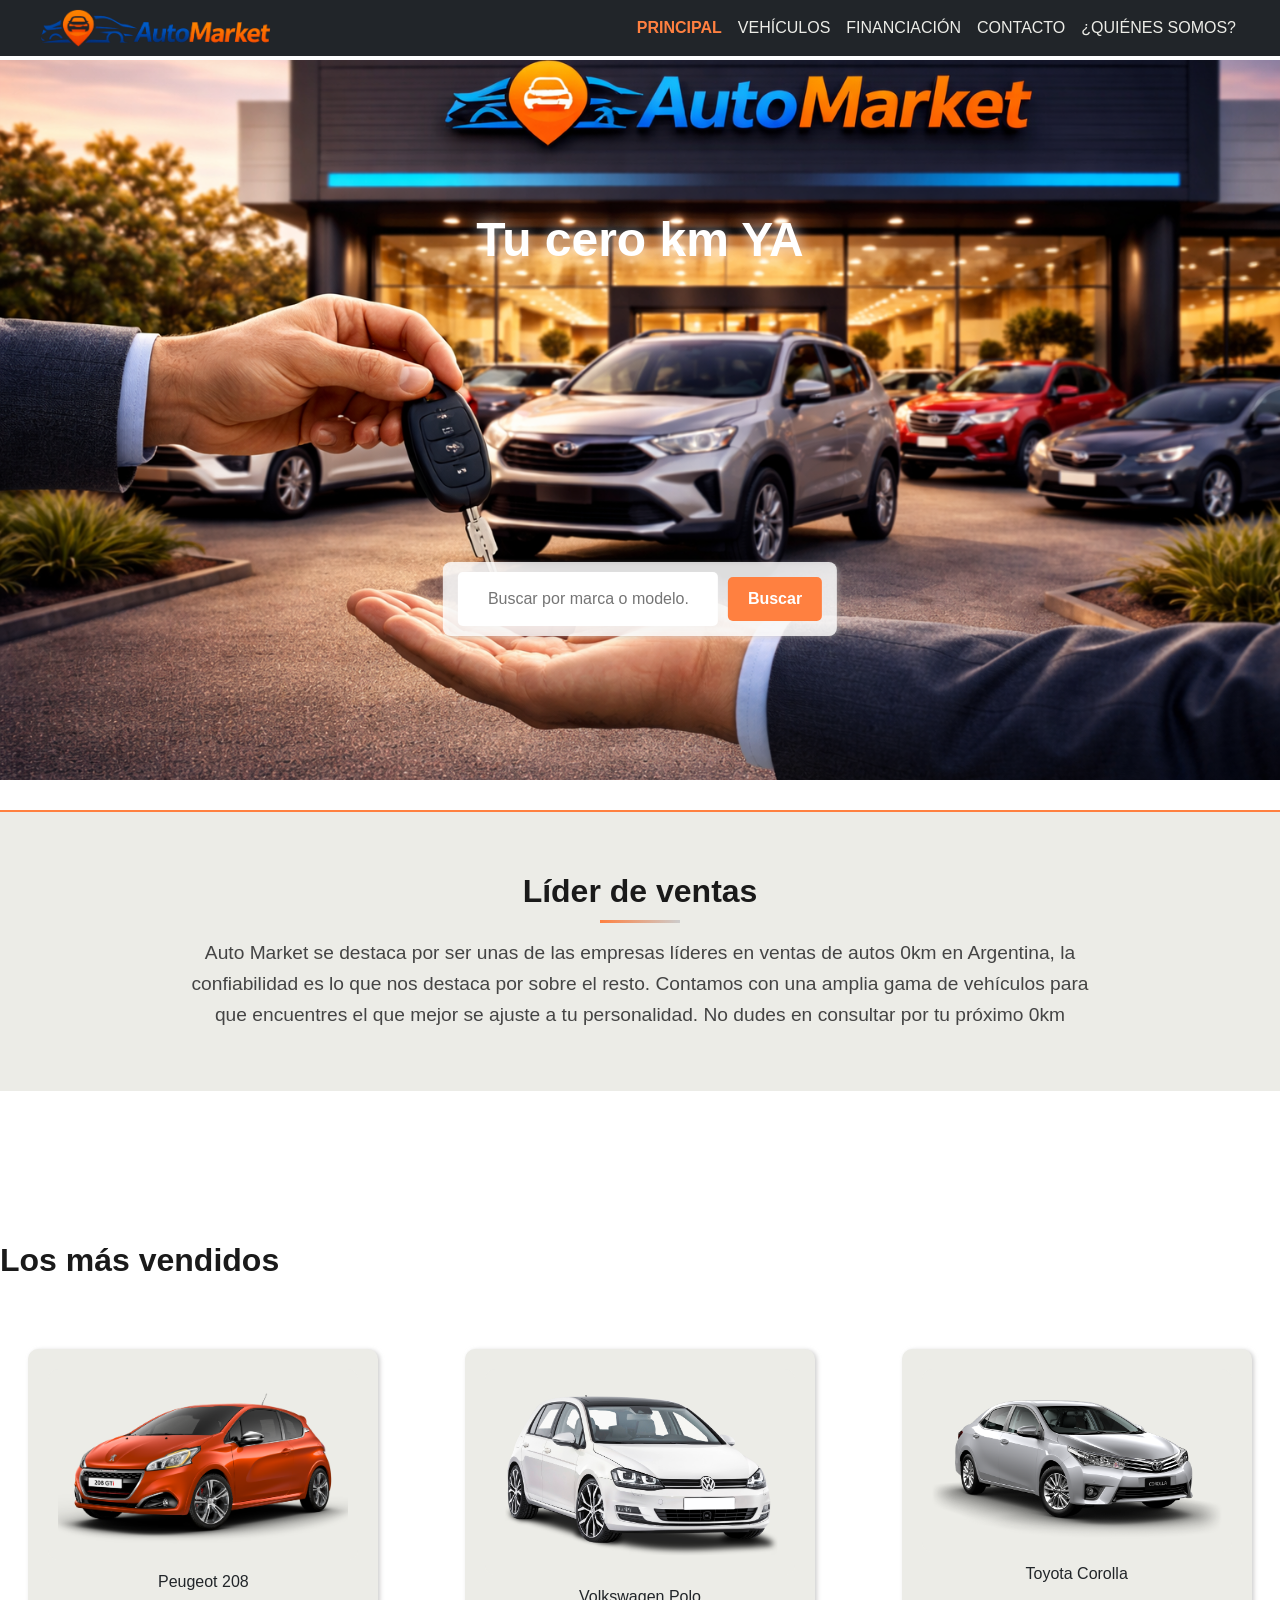
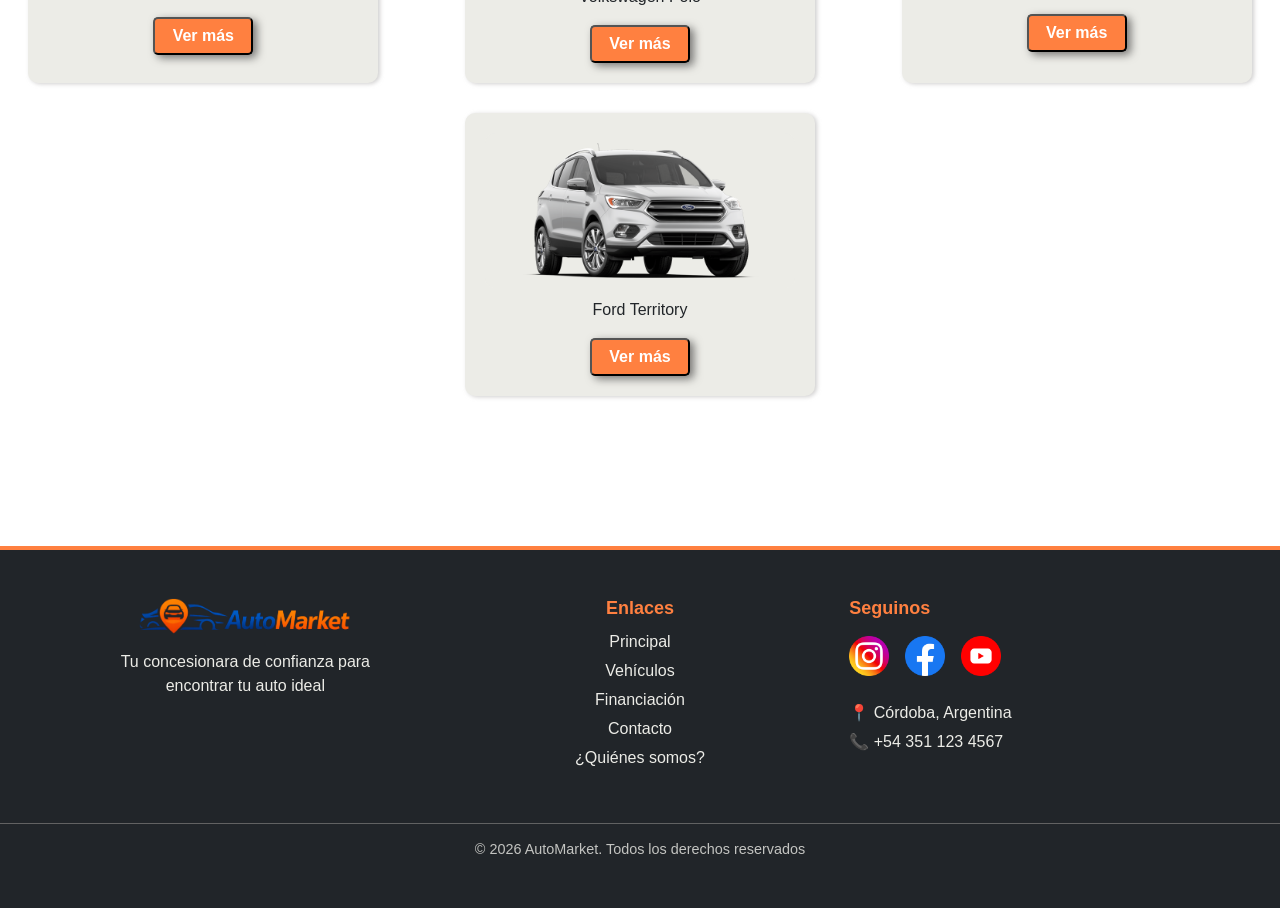
==== commit 935bd8a4: "complete todos los atributos alt de las imágenes" ====
--- a/index.html
+++ b/index.html
@@ -14,7 +14,7 @@
         <nav class="navbar navbar-expand-lg navbar-dark bg-dark py-1 px-4">
             <div class="container-fluid">
                 <a class="navbar-brand d-flex align-items-center" href="#">
-                    <img src="./img/logo-de-la-empresa.png" alt="Logo de la empresa" width="260" class="img-fluid">
+                    <img src="./img/logo-de-la-empresa.png" alt="Logo de la empresa" width="240" class="img-fluid">
                 </a>
 
                 <!-- botón hamburguesa-->
@@ -41,7 +41,7 @@
         <main>
             <section class="banner"> 
                 <div class="banner-contenedor"> 
-                    <img src="./img/imagen-banner-principal-2.png" alt="">
+                    <img src="./img/imagen-banner-principal-2.png" alt="foto de presentación donde aparece la concesionaria y autos">
                     <h1 class="titulo-banner">Tu cero km YA</h1>
                     <form>
                         <div class="buscador-index">
@@ -66,25 +66,25 @@
                 <h2> Los más vendidos </h2>
                 <ul class="lista-vendidos">
                     <li>
-                        <img src="./img/vehiculos/peugeot-208.png" alt="vehículo peugeot 208">
+                        <img src="./img/vehiculos/peugeot-208.png" alt="vehículo peugeot 208 color naranja">
                         <p>Peugeot 208</p>
                         <button>Ver más</button>
                     </li>
 
                     <li>
-                        <img src="./img/vehiculos/Volskwagen-polo.png" alt="vehículo volkswagen polo">
+                        <img src="./img/vehiculos/Volskwagen-polo.png" alt="vehículo volkswagen polo color blanco">
                         <p>Volkswagen Polo</p>
                         <button>Ver más</button>
                     </li>
 
                     <li>
-                        <img src="./img/vehiculos/toyota-corolla.png" alt="vehículo toyota corolla">
+                        <img src="./img/vehiculos/toyota-corolla.png" alt="vehículo toyota corolla color gris">
                         <p>Toyota Corolla</p>
                         <button>Ver más</button>
                     </li>
 
                     <li>
-                        <img src="./img/vehiculos/ford-territory.png" alt="vehículo ford territory">
+                        <img src="./img/vehiculos/ford-territory.png" alt="vehículo ford territory color gris">
                         <p>Ford Territory</p>
                         <button>Ver más</button>
                     </li>
@@ -121,9 +121,9 @@
                     <h3>Seguinos</h3>
 
                     <div class="d-flex justify-content-center justify-content-md-start gap-3 mt-3">
-                        <img class="iconos-redes-sociales" src="./img/logotipo-de-instagram.png" alt="icono y enlace de Instagram">
-                        <img class="iconos-redes-sociales" src="./img/logotipo-de-facebook.png" alt="icono y enlace de Facebook">
-                        <img class="iconos-redes-sociales" src="./img/logo-de-youtube.png" alt=" icono y enlace de Youtube">
+                        <img class="iconos-redes-sociales" src="./img/logotipo-de-instagram.png" alt="Icono de Instagram con enlace al perfil de AutoMarket">
+                        <img class="iconos-redes-sociales" src="./img/logotipo-de-facebook.png" alt="Icono de Facebook con enlace a la página de AutoMarket">
+                        <img class="iconos-redes-sociales" src="./img/logo-de-youtube.png" alt="Icono de YouTube con enlace al canal de AutoMarket">
                     </div>
                     <p>📍 Córdoba, Argentina</p>
                     <p>📞 +54 351 123 4567</p>
--- a/css/sass.css
+++ b/css/sass.css
@@ -383,9 +383,10 @@
   font-size: 1rem;
 }
 .vehiculos h2 {
-  text-align: center;
-  font-size: 2.2rem;
-  margin-bottom: 90px;
+  color: #555;
+  font-size: 1rem;
+  max-width: 700px;
+  margin: 0 auto 40px;
 }
 .vehiculos .lista-vehiculos {
   display: flex;
@@ -531,10 +532,18 @@
   margin-bottom: 10px;
 }
 .financiacion .titulo {
-  font-size: 2rem;
+  font-size: 1.8rem;
   font-weight: 700;
   color: #0a1a33;
   margin-bottom: 15px;
+}
+.financiacion .titulo::after {
+  content: "";
+  display: block;
+  width: 80px;
+  height: 3px;
+  background: linear-gradient(to right, #FF8040, #ccc);
+  margin: 10px auto 0;
 }
 .financiacion .descripcion {
   color: #555;
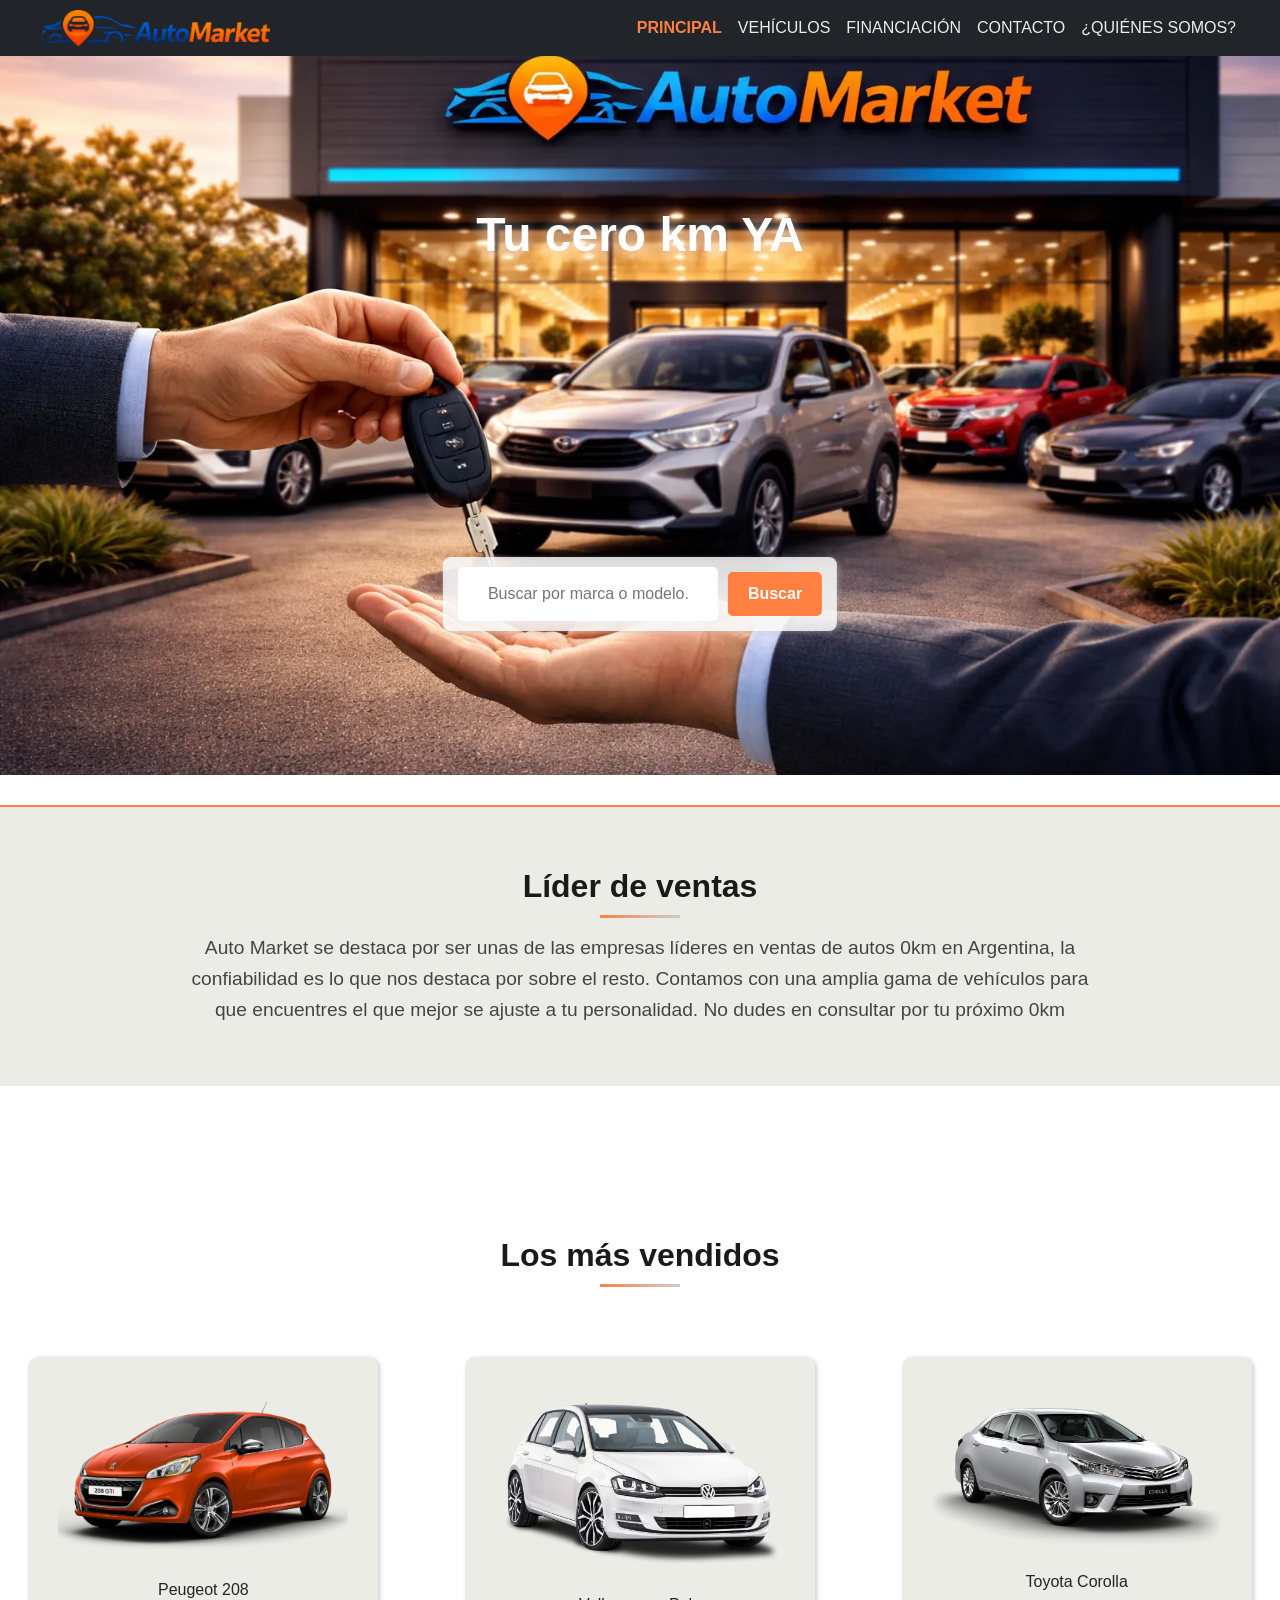
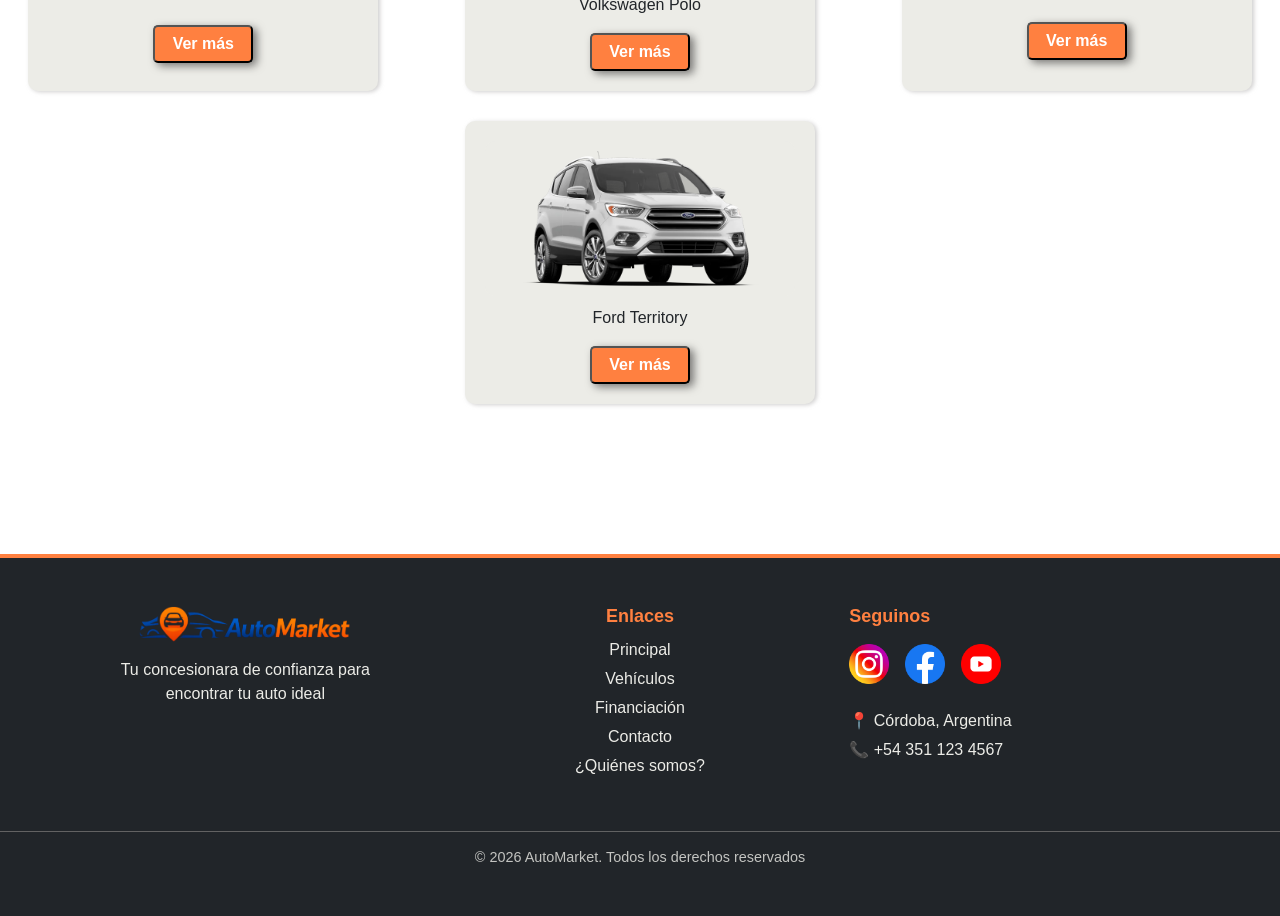
==== commit 307ba502: "optimicé imagenes a webp además agregué loading=lazy" ====
--- a/index.html
+++ b/index.html
@@ -41,7 +41,7 @@
         <main>
             <section class="banner"> 
                 <div class="banner-contenedor"> 
-                    <img src="./img/imagen-banner-principal-2.png" alt="foto de presentación donde aparece la concesionaria y autos">
+                    <img src="./img/imagen-banner-principal-2.webp" alt="foto de presentación donde aparece la concesionaria y autos" loading="lazy">
                     <h1 class="titulo-banner">Tu cero km YA</h1>
                     <form>
                         <div class="buscador-index">
@@ -66,25 +66,25 @@
                 <h2> Los más vendidos </h2>
                 <ul class="lista-vendidos">
                     <li>
-                        <img src="./img/vehiculos/peugeot-208.png" alt="vehículo peugeot 208 color naranja">
+                        <img src="./img/vehiculos/peugeot-208.webp" alt="vehículo peugeot 208 color naranja" loading="lazy">
                         <p>Peugeot 208</p>
                         <button>Ver más</button>
                     </li>
 
                     <li>
-                        <img src="./img/vehiculos/Volskwagen-polo.png" alt="vehículo volkswagen polo color blanco">
+                        <img src="./img/vehiculos/Volskwagen-polo.webp" alt="vehículo volkswagen polo color blanco" loading="lazy">
                         <p>Volkswagen Polo</p>
                         <button>Ver más</button>
                     </li>
 
                     <li>
-                        <img src="./img/vehiculos/toyota-corolla.png" alt="vehículo toyota corolla color gris">
+                        <img src="./img/vehiculos/toyota-corolla.webp" alt="vehículo toyota corolla color gris" loading="lazy">
                         <p>Toyota Corolla</p>
                         <button>Ver más</button>
                     </li>
 
                     <li>
-                        <img src="./img/vehiculos/ford-territory.png" alt="vehículo ford territory color gris">
+                        <img src="./img/vehiculos/ford-territory.webp" alt="vehículo ford territory color gris" loading="lazy">
                         <p>Ford Territory</p>
                         <button>Ver más</button>
                     </li>
--- a/css/sass.css
+++ b/css/sass.css
@@ -9,7 +9,7 @@
 }
 
 main {
-  padding-top: 60px;
+  padding-top: 55px;
 }
 
 html, body {
@@ -247,6 +247,15 @@
   margin-bottom: 15px;
   position: relative;
   margin: 150px 0 70px;
+  text-align: center;
+}
+.index .top-vendidos h2::after {
+  content: "";
+  display: block;
+  width: 80px;
+  height: 3px;
+  background: linear-gradient(to right, #FF8040, #ccc);
+  margin: 10px auto 0;
 }
 .index .lista-vendidos {
   display: flex;
